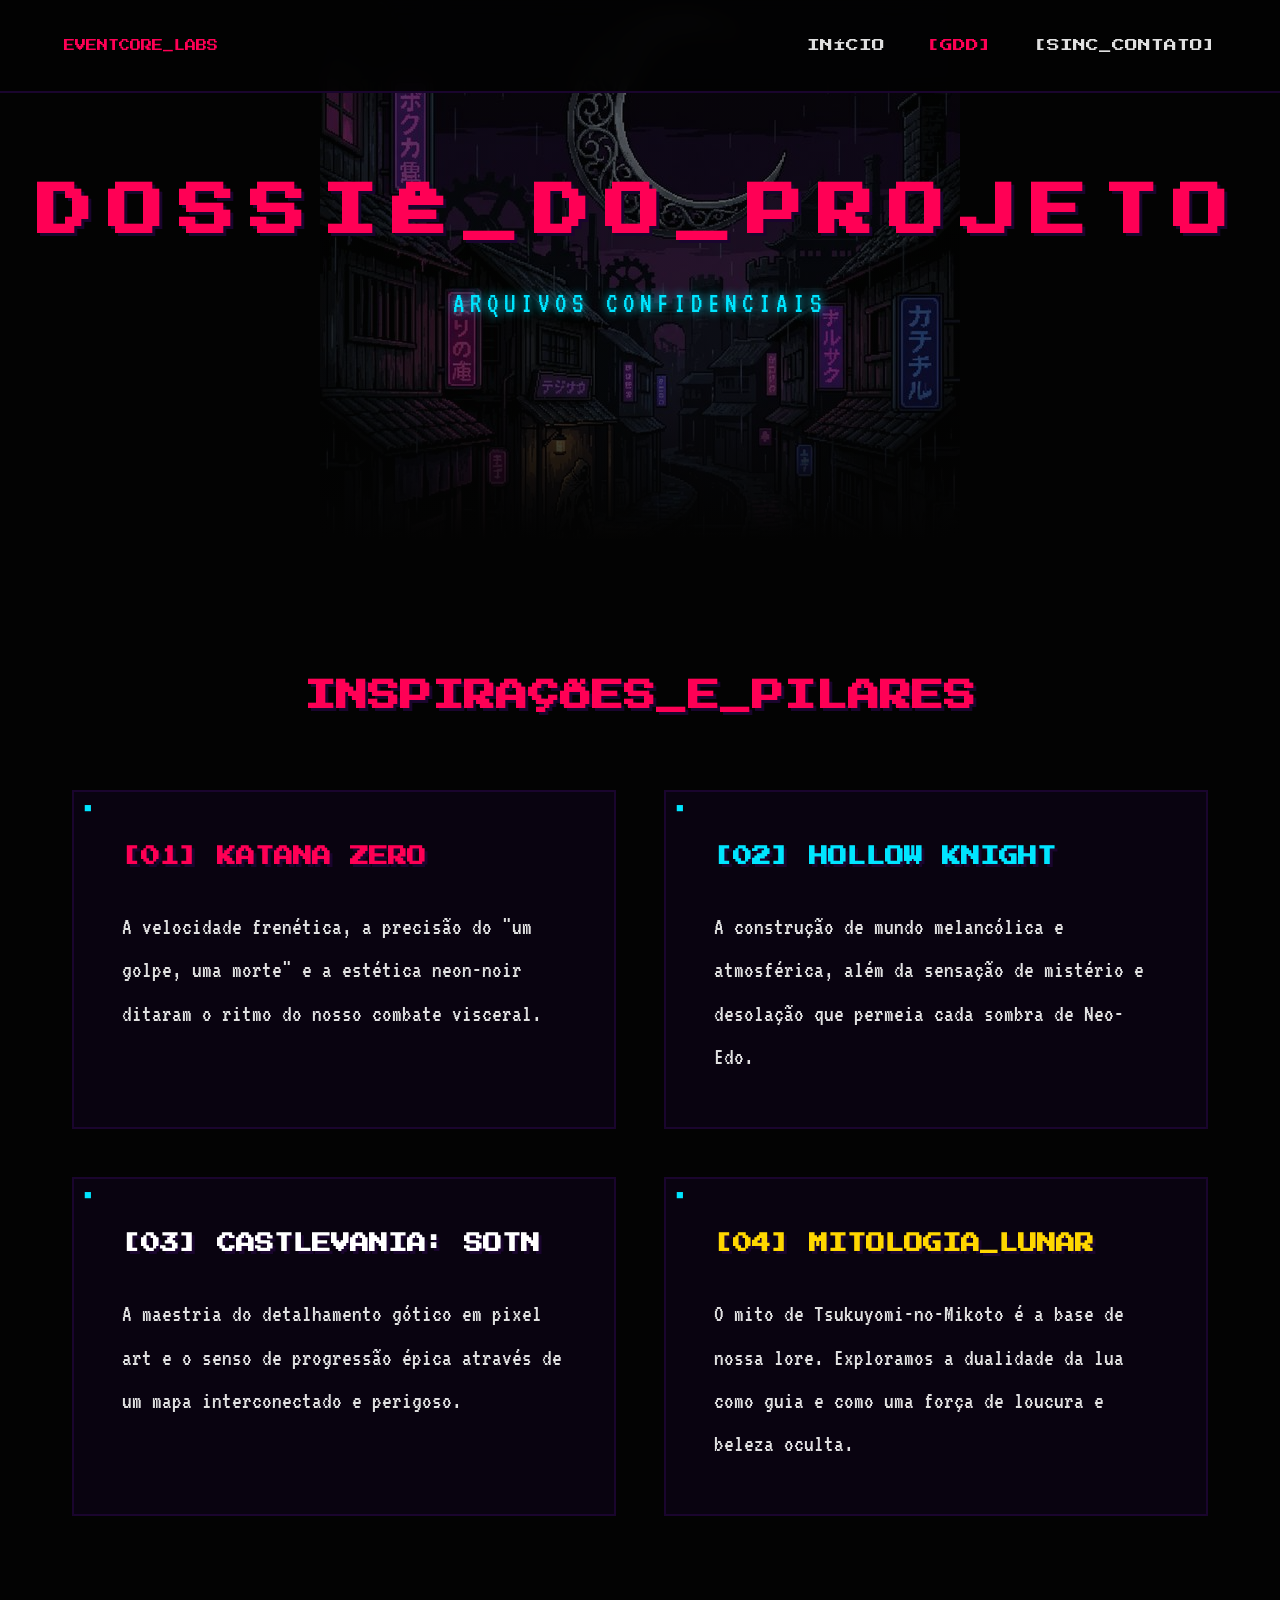
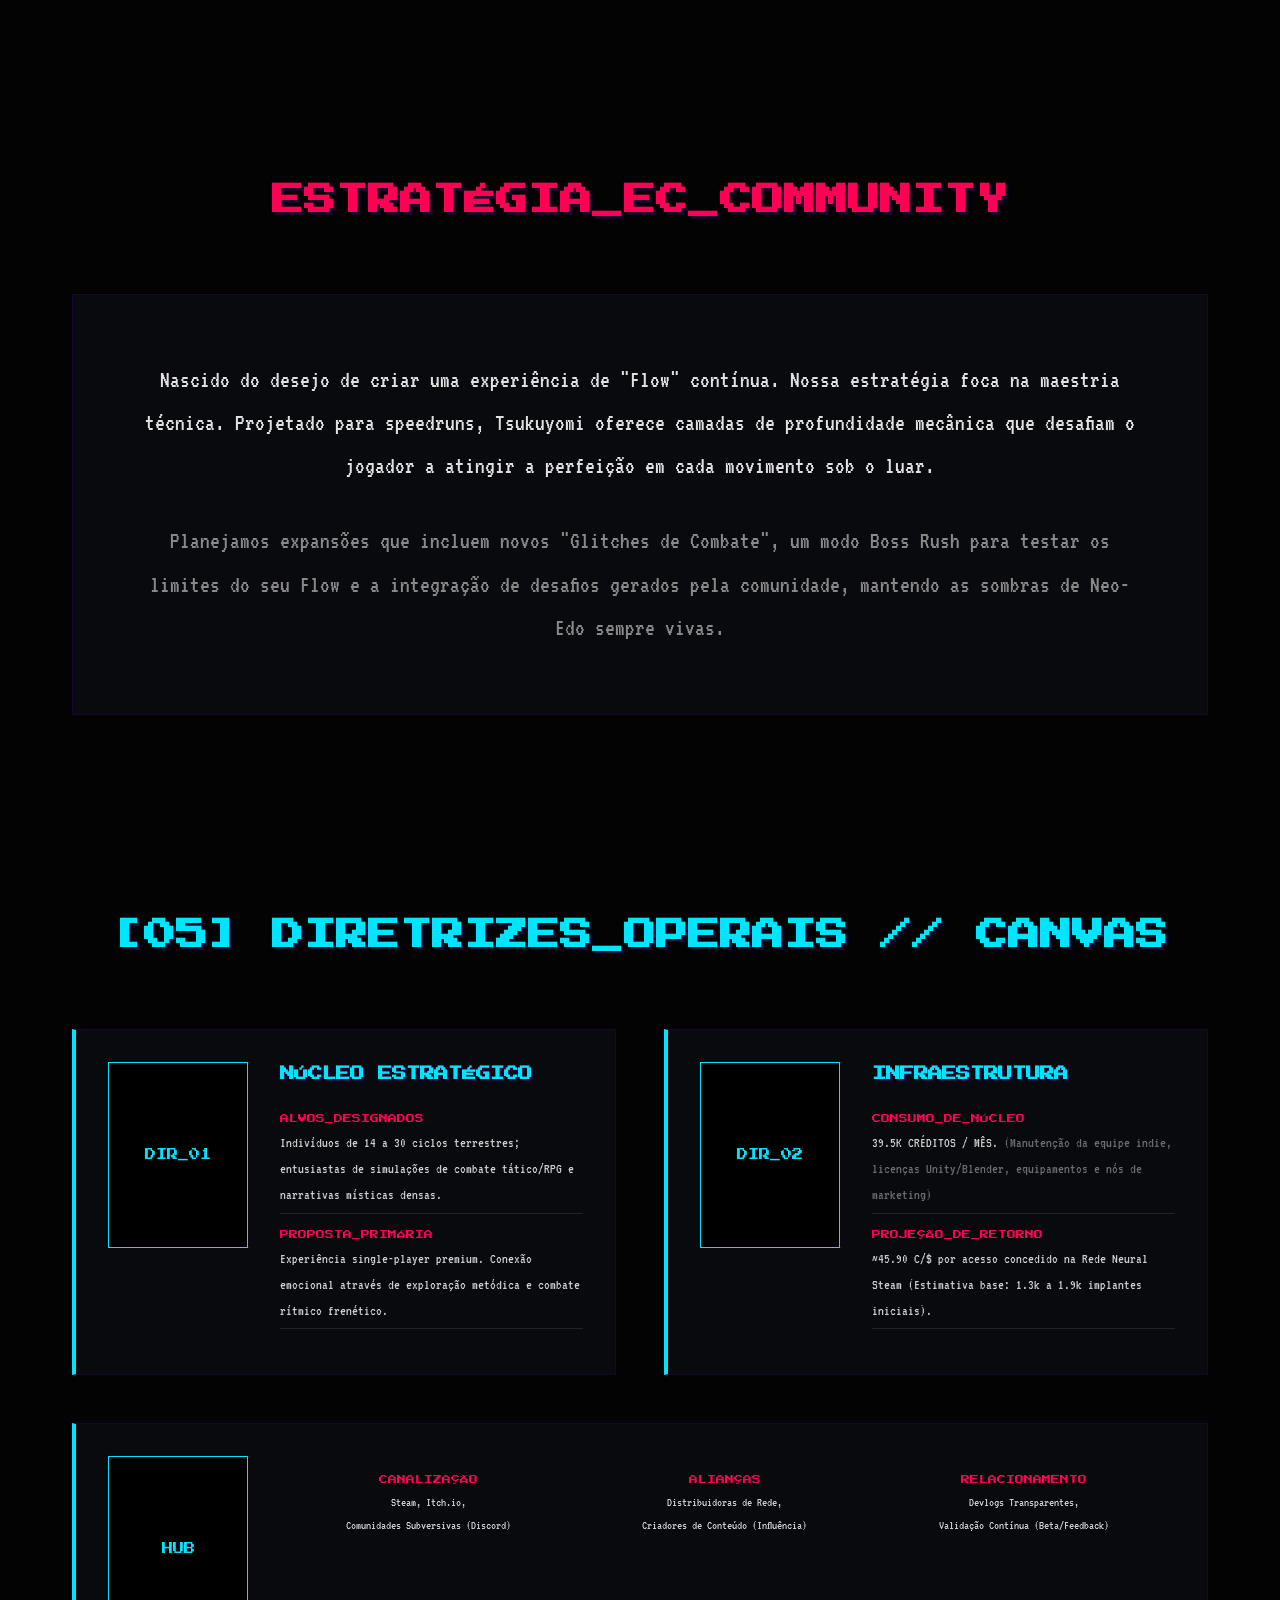
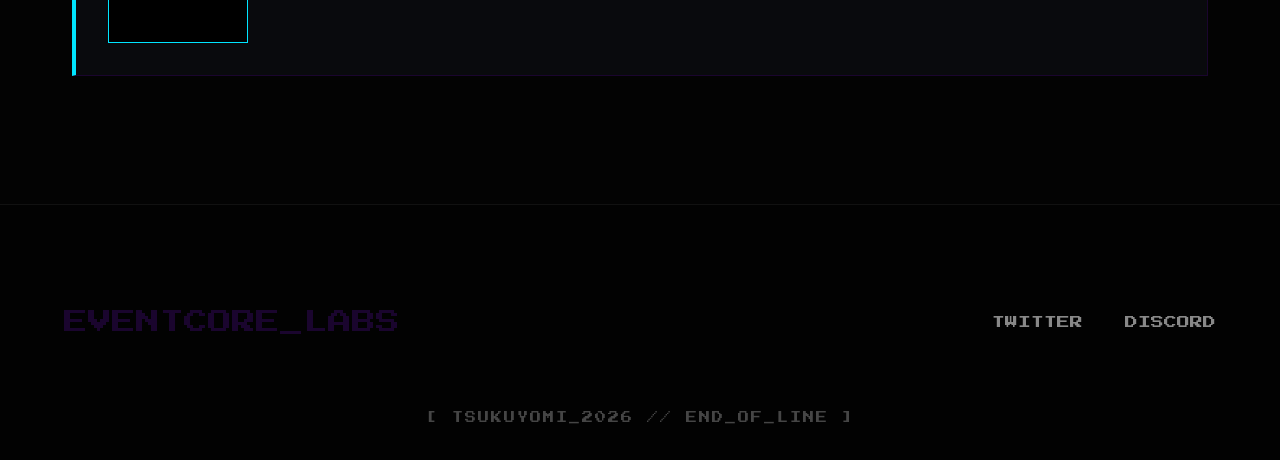
==== about.html @ acd5f926 "Add files via upload" ====
<!DOCTYPE html>
<html lang="pt-br">

<head>
    <meta charset="UTF-8">
    <meta name="viewport" content="width=device-width, initial-scale=1.0">
    <title>SOBRE // TSUKUYOMI</title>
    <link rel="stylesheet" href="style.css">
</head>

<body class="fade-in">

    <nav class="main-nav">
        <div class="logo-small"
            style="font-family: var(--font-heading); font-size: 0.7rem; color: var(--neon-magenta);">EVENTCORE_LABS
        </div>
        <div class="nav-links">
            <a href="index.html">INÍCIO</a>
            <a href="gdd.html" class="nav-external">[GDD]</a>
            <a href="contact.html">[SINC_CONTATO]</a>
        </div>
    </nav>

    <header class="hero-full"
        style="height: 60vh; background: linear-gradient(to bottom, rgba(3, 3, 3, 0.6) 70%, var(--bg-black)), url('hero_bg_pixel.png') no-repeat bottom;">
        <div style="text-align: center;" class="window-entry">
            <h1 style="font-size: 3.5rem; letter-spacing: 15px;">DOSSIÊ_DO_PROJETO</h1>
            <p class="subtitle" style="margin-top: 1rem;">ARQUIVOS CONFIDENCIAIS</p>
        </div>
    </header>

    <section class="container">
        <h2 style="text-align: center; margin-bottom: 4rem; font-size: 2rem;">INSPIRAÇÕES_E_PILARES</h2>
        <div class="grid-cards">
            <div class="pixel-card window-entry">
                <h3 style="color: var(--neon-magenta);">[01] KATANA ZERO</h3>
                <p>A velocidade frenética, a precisão do "um golpe, uma morte" e a estética neon-noir ditaram o ritmo do
                    nosso combate visceral.</p>
            </div>
            <div class="pixel-card window-entry">
                <h3 style="color: var(--neon-cyan);">[02] HOLLOW KNIGHT</h3>
                <p>A construção de mundo melancólica e atmosférica, além da sensação de mistério e desolação que permeia
                    cada sombra de Neo-Edo.</p>
            </div>
            <div class="pixel-card window-entry">
                <h3 style="color: #fff;">[03] CASTLEVANIA: SOTN</h3>
                <p>A maestria do detalhamento gótico em pixel art e o senso de progressão épica através de um mapa
                    interconectado e perigoso.</p>
            </div>
            <div class="pixel-card window-entry">
                <h3 style="color: #ffd700;">[04] MITOLOGIA_LUNAR</h3>
                <p>O mito de Tsukuyomi-no-Mikoto é a base de nossa lore. Exploramos a dualidade da lua como guia e como
                    uma força de loucura e beleza oculta.</p>
            </div>
        </div>
    </section>

    <section class="container">
        <h2 style="text-align: center; margin-bottom: 4rem; font-size: 2rem;">ESTRATÉGIA_EC_COMMUNITY</h2>
        <div class="window-entry"
            style="background: var(--bg-panel); border: 1px solid var(--deep-purple); padding: 4rem; text-align: center;">
            <p>Nascido do desejo de criar uma experiência de "Flow" contínua. Nossa estratégia foca na maestria técnica.
                Projetado para speedruns, Tsukuyomi oferece camadas de profundidade mecânica que desafiam o jogador a
                atingir a perfeição em cada movimento sob o luar.</p>
            <p style="margin-top: 2rem; color: var(--text-muted);">Planejamos expansões que incluem novos "Glitches de
                Combate", um modo Boss Rush para testar os limites do seu Flow e a integração de desafios gerados pela
                comunidade, mantendo as sombras de Neo-Edo sempre vivas.</p>
        </div>
    </section>

    <!-- Canvas Information Injection (Immersive) -->
    <section class="container" style="padding-top: 4rem; padding-bottom: 8rem;">
        <h2 style="text-align: center; margin-bottom: 4rem; font-size: 2rem; color: var(--neon-cyan);">[05]
            DIRETRIZES_OPERAIS // CANVAS</h2>

        <div class="creator-block-grid">
            <div class="creator-block window-entry" style="border-left-color: var(--neon-cyan);">
                <div class="photo-placeholder" style="color: var(--neon-cyan); border-color: var(--neon-cyan);">DIR_01
                </div>
                <div class="creator-info">
                    <h3 style="color: var(--neon-cyan);">NÚCLEO ESTRATÉGICO</h3>
                    <div class="info-field">
                        <span class="info-label" style="color: var(--neon-magenta);">ALVOS_DESIGNADOS</span>
                        <p class="info-value" style="font-size: 0.9rem;">Indivíduos de 14 a 30 ciclos terrestres;
                            entusiastas de simulações de combate tático/RPG e narrativas místicas densas.</p>
                    </div>
                    <div class="info-field">
                        <span class="info-label" style="color: var(--neon-magenta);">PROPOSTA_PRIMÁRIA</span>
                        <p class="info-value" style="font-size: 0.9rem;">Experiência single-player premium. Conexão
                            emocional através de exploração metódica e combate rítmico frenético.</p>
                    </div>
                </div>
            </div>

            <div class="creator-block window-entry" style="border-left-color: var(--neon-cyan);">
                <div class="photo-placeholder" style="color: var(--neon-cyan); border-color: var(--neon-cyan);">DIR_02
                </div>
                <div class="creator-info">
                    <h3 style="color: var(--neon-cyan);">INFRAESTRUTURA</h3>
                    <div class="info-field">
                        <span class="info-label" style="color: var(--neon-magenta);">CONSUMO_DE_NÚCLEO</span>
                        <p class="info-value" style="font-size: 0.9rem;">39.5K CRÉDITOS / MÊS. <span
                                style="opacity:0.5;">(Manutenção da equipe indie, licenças Unity/Blender, equipamentos e
                                nós de marketing)</span></p>
                    </div>
                    <div class="info-field">
                        <span class="info-label" style="color: var(--neon-magenta);">PROJEÇÃO_DE_RETORNO</span>
                        <p class="info-value" style="font-size: 0.9rem;">~45.90 C/$ por acesso concedido na Rede Neural
                            Steam (Estimativa base: 1.3k a 1.9k implantes iniciais).</p>
                    </div>
                </div>
            </div>

            <div class="creator-block window-entry" style="border-left-color: var(--neon-cyan); grid-column: 1 / -1;">
                <div class="photo-placeholder"
                    style="color: var(--neon-cyan); border-color: var(--neon-cyan); width: 100%;">HUB</div>
                <div class="creator-info" style="display: flex; justify-content: space-around; flex-wrap: wrap;">
                    <div class="info-field" style="border: none; margin: 0; padding: 1rem;">
                        <span class="info-label"
                            style="color: var(--neon-magenta); text-align: center;">CANALIZAÇÃO</span>
                        <p class="info-value" style="font-size: 0.8rem; text-align: center;">Steam,
                            Itch.io,<br>Comunidades Subversivas (Discord)</p>
                    </div>
                    <div class="info-field" style="border: none; margin: 0; padding: 1rem;">
                        <span class="info-label" style="color: var(--neon-magenta); text-align: center;">ALIANÇAS</span>
                        <p class="info-value" style="font-size: 0.8rem; text-align: center;">Distribuidoras de
                            Rede,<br>Criadores de Conteúdo (Influência)</p>
                    </div>
                    <div class="info-field" style="border: none; margin: 0; padding: 1rem;">
                        <span class="info-label"
                            style="color: var(--neon-magenta); text-align: center;">RELACIONAMENTO</span>
                        <p class="info-value" style="font-size: 0.8rem; text-align: center;">Devlogs Transparentes,
                            <br>Validação Contínua (Beta/Feedback)</p>
                    </div>
                </div>
            </div>
        </div>
    </section>

    <footer class="cyber-footer">
        <div class="footer-grid">
            <div class="footer-logo">EVENTCORE_LABS</div>
            <div class="footer-links">
                <a href="#">TWITTER</a>
                <a href="#">DISCORD</a>
            </div>
        </div>
        <div class="footer-bottom">
            [ TSUKUYOMI_2026 // END_OF_LINE ]
        </div>
    </footer>

    <script src="script.js"></script>
</body>

</html>
---- style.css ----
@import url('https://fonts.googleapis.com/css2?family=Press+Start+2P&family=VT323&display=swap');

:root {
    --bg-black: #030303;
    --bg-obsidian: #0b0c10;
    --bg-panel: rgba(11, 12, 16, 0.85);

    --neon-magenta: #ff0055;
    --neon-cyan: #00e5ff;
    --deep-purple: #1a052e;
    --blood-red: #ff2a2a;
    --text-white: #e0e0e0;
    --text-muted: #888888;

    --section-padding: 8rem;
    --grid-gap: 2rem;

    --font-heading: 'Press Start 2P', cursive;
    --font-body: 'VT323', monospace;
}

* {
    margin: 0;
    padding: 0;
    box-sizing: border-box;
    image-rendering: pixelated;
    /* Keeps the pixel aesthetic */
}

body {
    background-color: var(--bg-black);
    color: var(--text-white);
    font-family: var(--font-body);
    font-size: 1.5rem;
    overflow-x: hidden;
    line-height: 1.8;
    position: relative;
    width: 100%;
    min-height: 100vh;
}

/* CRT Overlay completely removed by user request */

/* Custom Scrollbar */
::-webkit-scrollbar {
    width: 10px;
}

::-webkit-scrollbar-track {
    background: var(--bg-black);
}

::-webkit-scrollbar-thumb {
    background: var(--deep-purple);
    border: 1px solid var(--neon-magenta);
}

::-webkit-scrollbar-thumb:hover {
    background: var(--neon-magenta);
}

/* Page Transition Animation */
.fade-in {
    animation: fadeIn 0.8s ease-out;
}

@keyframes fadeIn {
    from {
        opacity: 0;
        transform: translateY(10px);
    }

    to {
        opacity: 1;
        transform: translateY(0);
    }
}

/* Window Style Entry Animation */
.window-entry {
    opacity: 0;
    transform: scale(0.95) translateY(40px);
    transition: all 0.8s cubic-bezier(0.16, 1, 0.3, 1);
    filter: blur(5px);
}

.window-entry.reveal {
    opacity: 1;
    transform: scale(1) translateY(0);
    filter: blur(0);
}

/* Navbar */
.main-nav {
    position: fixed;
    top: 0;
    left: 0;
    right: 0;
    padding: 1.5rem 4rem;
    display: flex;
    justify-content: space-between;
    align-items: center;
    z-index: 10000;
    background: rgba(3, 3, 3, 0.9);
    backdrop-filter: blur(10px);
    border-bottom: 2px solid var(--deep-purple);
}

.nav-links a {
    color: var(--text-white);
    text-decoration: none;
    font-family: var(--font-heading);
    font-size: 0.8rem;
    margin-left: 2rem;
    transition: 0.3s;
}

.nav-links a:hover {
    color: var(--neon-cyan);
    text-shadow: 0 0 10px var(--neon-cyan);
}

.nav-external {
    color: var(--neon-magenta) !important;
}

/* Standardized Container */
.container {
    max-width: 1200px;
    margin: 0 auto;
    padding: var(--section-padding) 2rem;
    overflow: hidden; /* Prevent horizontal scroll on small screens */
}

/* Headings */
h1,
h2,
h3,
h4 {
    font-family: var(--font-heading);
    text-transform: uppercase;
    color: var(--neon-magenta);
    text-shadow: 3px 3px var(--deep-purple);
    word-wrap: break-word;
}

.section-desc {
    color: var(--neon-cyan);
    font-size: 1.5rem;
    margin-top: 1rem;
    margin-bottom: 4rem;
    letter-spacing: 2px;
}

/* Hero Section */
.hero-full {
    height: 100vh;
    width: 100%;
    position: relative;
    display: flex;
    align-items: center;
    justify-content: center;
    background: linear-gradient(to bottom, rgba(3, 3, 3, 0.6) 70%, var(--bg-black)), url('hero_bg_pixel.png') no-repeat center;
    background-size: cover;
}

.split-hero {
    display: grid;
    grid-template-columns: 1fr;
    text-align: center;
}

.glitch-text {
    font-size: clamp(3rem, 8vw, 6rem);
    margin-bottom: 1rem;
    margin-top: 5rem;
    position: relative;
    color: #fff;
    text-shadow: 4px 4px var(--deep-purple);
}

.glitch-text::before,
.glitch-text::after {
    content: attr(data-text);
    position: absolute;
    top: 0;
    left: 0;
    width: 100%;
    height: 100%;
    opacity: 0.8;
}

.glitch-text::before {
    color: var(--neon-cyan);
    z-index: -1;
    transform: translate(-3px, 2px);
    animation: glitch-anim-1 2s infinite linear alternate-reverse;
}

.glitch-text::after {
    color: var(--neon-magenta);
    z-index: -2;
    transform: translate(3px, -2px);
    animation: glitch-anim-2 3s infinite linear alternate-reverse;
}

@keyframes glitch-anim-1 {
    0% {
        clip-path: inset(20% 0 80% 0);
    }

    20% {
        clip-path: inset(60% 0 10% 0);
    }

    40% {
        clip-path: inset(40% 0 50% 0);
    }

    60% {
        clip-path: inset(80% 0 5% 0);
    }

    80% {
        clip-path: inset(10% 0 70% 0);
    }

    100% {
        clip-path: inset(30% 0 20% 0);
    }
}

@keyframes glitch-anim-2 {
    0% {
        clip-path: inset(10% 0 60% 0);
    }

    20% {
        clip-path: inset(30% 0 20% 0);
    }

    40% {
        clip-path: inset(70% 0 10% 0);
    }

    60% {
        clip-path: inset(20% 0 50% 0);
    }

    80% {
        clip-path: inset(50% 0 30% 0);
    }

    100% {
        clip-path: inset(5% 0 80% 0);
    }
}

.subtitle {
    font-size: 1.8rem;
    color: var(--neon-cyan);
    margin-bottom: 3rem;
    letter-spacing: 5px;
    text-shadow: 0 0 10px var(--neon-cyan);
}

/* Custom Eventcore Logo (SVG styling) */
.eventcore-logo {
    width: 120px;
    height: 120px;
    fill: none;
    stroke: var(--neon-cyan);
    stroke-width: 2;
    filter: drop-shadow(0 0 10px var(--neon-cyan));
}

/* Buttons */
.pixel-btn {
    display: inline-block;
    padding: 1.2rem 2.5rem;
    background: var(--neon-magenta);
    color: #fff;
    font-family: var(--font-heading);
    font-size: 1rem;
    border: 2px solid var(--neon-magenta);
    cursor: pointer;
    text-decoration: none;
    box-shadow: 6px 6px 0 var(--deep-purple);
    transition: 0.2s;
    position: relative;
    z-index: 2000;
}

.pixel-btn:hover {
    background: var(--neon-cyan);
    border-color: var(--neon-cyan);
    color: #000;
    transform: translate(3px, 3px);
    box-shadow: 3px 3px 0 var(--neon-magenta);
}

.btn-outline {
    background: transparent;
    color: var(--neon-cyan);
    border: 2px solid var(--neon-cyan);
    box-shadow: 6px 6px 0 rgba(0, 229, 255, 0.2);
}

.btn-outline:hover {
    background: var(--neon-cyan);
    color: #000;
}

.cta-glow {
    box-shadow: 0 0 20px rgba(255, 0, 85, 0.5), 6px 6px 0 var(--deep-purple);
}

/* Grid Layouts - Index */
.lore-grid {
    display: grid;
    grid-template-columns: 1fr 1fr;
    gap: 4rem;
    align-items: center;
}

.lore-text p {
    margin-bottom: 2rem;
    font-size: 1.5rem;
    color: var(--text-white);
}

.placeholder-art {
    background: var(--bg-obsidian);
    border: 1px dashed var(--neon-magenta);
    font-family: var(--font-heading);
    font-size: 0.8rem;
    color: var(--neon-magenta);
    display: flex;
    align-items: center;
    justify-content: center;
    text-align: center;
    padding: 2rem;
}

.mechanics-grid {
    display: grid;
    grid-template-columns: repeat(3, 1fr);
    gap: 2rem;
}

.mechanic-card {
    background: var(--bg-panel);
    border: 1px solid var(--deep-purple);
    padding: 2rem;
    border-top: 4px solid var(--neon-cyan);
    transition: 0.3s;
}

.mechanic-card:hover {
    border-top-color: var(--neon-magenta);
    background: rgba(255, 0, 85, 0.05);
    transform: translateY(-10px);
}

.mechanic-card h3 {
    font-size: 1.1rem;
    color: var(--text-white);
    margin-bottom: 1rem;
    display: flex;
    align-items: center;
    gap: 10px;
}

.mechanic-card .icon {
    font-size: 1.5rem;
}

/* Boss Custom Layout */
.boss-showcase {
    display: grid;
    grid-template-columns: 1fr 1fr;
    background: linear-gradient(45deg, var(--bg-obsidian), #0f0505);
    border: 2px solid var(--blood-red);
    box-shadow: 0 0 30px rgba(255, 42, 42, 0.1);
}

.boss-info {
    padding: 4rem;
}

.boss-title {
    color: var(--blood-red);
    font-size: 2.5rem;
    margin-bottom: 0.5rem;
}

.boss-sin {
    display: block;
    font-family: var(--font-heading);
    font-size: 0.8rem;
    color: var(--text-muted);
    margin-bottom: 2rem;
    letter-spacing: 2px;
}

.boss-lore {
    font-style: italic;
    color: #ccc;
    border-left: 4px solid var(--blood-red);
    padding-left: 1rem;
    margin-bottom: 2rem;
}

.boss-stats {
    list-style: none;
}

.boss-stats li {
    margin-bottom: 0.5rem;
}

.boss-stats strong {
    color: var(--blood-red);
}

/* Presentation Cards (from old about.html) */
.grid-cards {
    display: grid;
    grid-template-columns: repeat(2, 1fr);
    gap: 3rem;
    margin-top: 4rem;
}

.pixel-card {
    background: rgba(26, 5, 46, 0.3);
    border: 2px solid var(--deep-purple);
    padding: 3rem;
    transition: 0.3s;
    position: relative;
}

.pixel-card h3 {
    font-size: 1.2rem;
    margin-bottom: 2rem;
    color: var(--neon-magenta);
}

.pixel-card:hover {
    border-color: var(--neon-cyan);
    transform: scale(1.02);
    box-shadow: inset 0 0 20px rgba(0, 229, 255, 0.1);
}

.pixel-card::before {
    content: "■";
    position: absolute;
    top: 5px;
    left: 10px;
    font-size: 0.8rem;
    color: var(--neon-cyan);
}

/* Creator Blocks (Contact) */
.creator-block-grid {
    display: grid;
    grid-template-columns: repeat(auto-fit, minmax(400px, 1fr));
    gap: 3rem;
}

.creator-block {
    display: grid;
    grid-template-columns: 140px 1fr;
    gap: 2rem;
    background: var(--bg-panel);
    border: 1px solid var(--deep-purple);
    border-left: 4px solid var(--neon-magenta);
    padding: 2rem;
    transition: 0.3s;
}

.creator-block:hover {
    border-color: var(--neon-cyan);
    background: rgba(0, 229, 255, 0.05);
}

.photo-placeholder {
    aspect-ratio: 3/4;
    background: #000;
    border: 1px solid var(--text-muted);
    display: flex;
    align-items: center;
    justify-content: center;
    font-size: 0.7rem;
    color: var(--text-muted);
    font-family: var(--font-heading);
}

.creator-info h3 {
    font-size: 0.9rem;
    color: var(--text-white);
    margin-bottom: 1.5rem;
}

.info-field {
    margin-bottom: 0.8rem;
    border-bottom: 1px solid rgba(255, 255, 255, 0.1);
    padding-bottom: 0.3rem;
}

.info-label {
    font-family: var(--font-heading);
    font-size: 0.55rem;
    color: var(--neon-cyan);
    display: block;
    margin-bottom: 0.2rem;
}

.info-value {
    font-size: 1.2rem;
    color: #ccc;
}

/* Footer */
.cyber-footer {
    padding: 6rem 4rem 2rem 4rem;
    background: #020202;
    border-top: 1px solid #111;
}

.footer-grid {
    display: flex;
    justify-content: space-between;
    align-items: center;
    margin-bottom: 4rem;
}

.footer-logo {
    font-family: var(--font-heading);
    font-size: 1.5rem;
    color: var(--deep-purple);
}

.footer-links a {
    color: var(--text-muted);
    font-family: var(--font-heading);
    font-size: 0.8rem;
    text-decoration: none;
    margin-left: 2rem;
    transition: 0.3s;
}

.footer-links a:hover {
    color: var(--neon-magenta);
}

.footer-bottom {
    text-align: center;
    font-family: var(--font-heading);
    font-size: 0.7rem;
    color: var(--text-muted);
    opacity: 0.5;
    letter-spacing: 2px;
}

/* Responsive */
@media (max-width: 1100px) {
    .container { padding: 6rem 2rem; }
    .lore-grid { gap: 2rem; }
}

@media (max-width: 900px) {
    :root {
        --section-padding: 4rem;
    }

    body { font-size: 1.2rem; }

    .main-nav {
        padding: 1rem 2rem;
        flex-direction: column;
        gap: 1rem;
        position: relative;
    }

    .nav-links {
        display: flex;
        flex-wrap: wrap;
        justify-content: center;
        gap: 0.5rem;
    }

    .nav-links a {
        margin: 0 0.5rem;
        font-size: 0.7rem;
    }

    .hero-full {
        height: auto;
        min-height: 80vh;
        padding: 6rem 1rem;
    }

    .glitch-text {
        font-size: 3rem;
        margin-top: 2rem;
    }

    .lore-grid,
    .mechanics-grid,
    .grid-cards,
    .creator-block-grid {
        grid-template-columns: 1fr;
    }

    .boss-showcase {
        grid-template-columns: 1fr;
    }

    .boss-art {
        border-left: none;
        border-top: 2px solid var(--blood-red);
        min-height: 300px;
        order: -1;
    }

    .boss-info {
        padding: 2rem;
    }

    .creator-block {
        grid-template-columns: 1fr;
        text-align: center;
    }

    .photo-placeholder {
        width: 120px;
        margin: 0 auto;
    }

    .footer-grid {
        flex-direction: column;
        gap: 2rem;
        text-align: center;
    }

    .footer-links a {
        margin: 0 1rem;
    }
}

@media (max-width: 600px) {
    .glitch-text {
        font-size: 2.2rem;
    }

    .subtitle {
        font-size: 1.2rem;
        letter-spacing: 2px;
    }

    .pixel-btn {
        width: 100%;
        margin-left: 0 !important;
        margin-bottom: 1rem;
        text-align: center;
    }

    .main-nav {
        padding: 1rem;
    }

    .nav-links a {
        width: 45%;
        text-align: center;
        padding: 0.5rem;
        border: 1px solid var(--deep-purple);
    }

    /* GDD page adjustments */
    section.container div.window-entry {
        padding: 2rem 1rem !important;
    }

    img[alt="QR Code GDD"] {
        width: 100% !important;
        max-width: 200px;
        height: auto !important;
    }
}
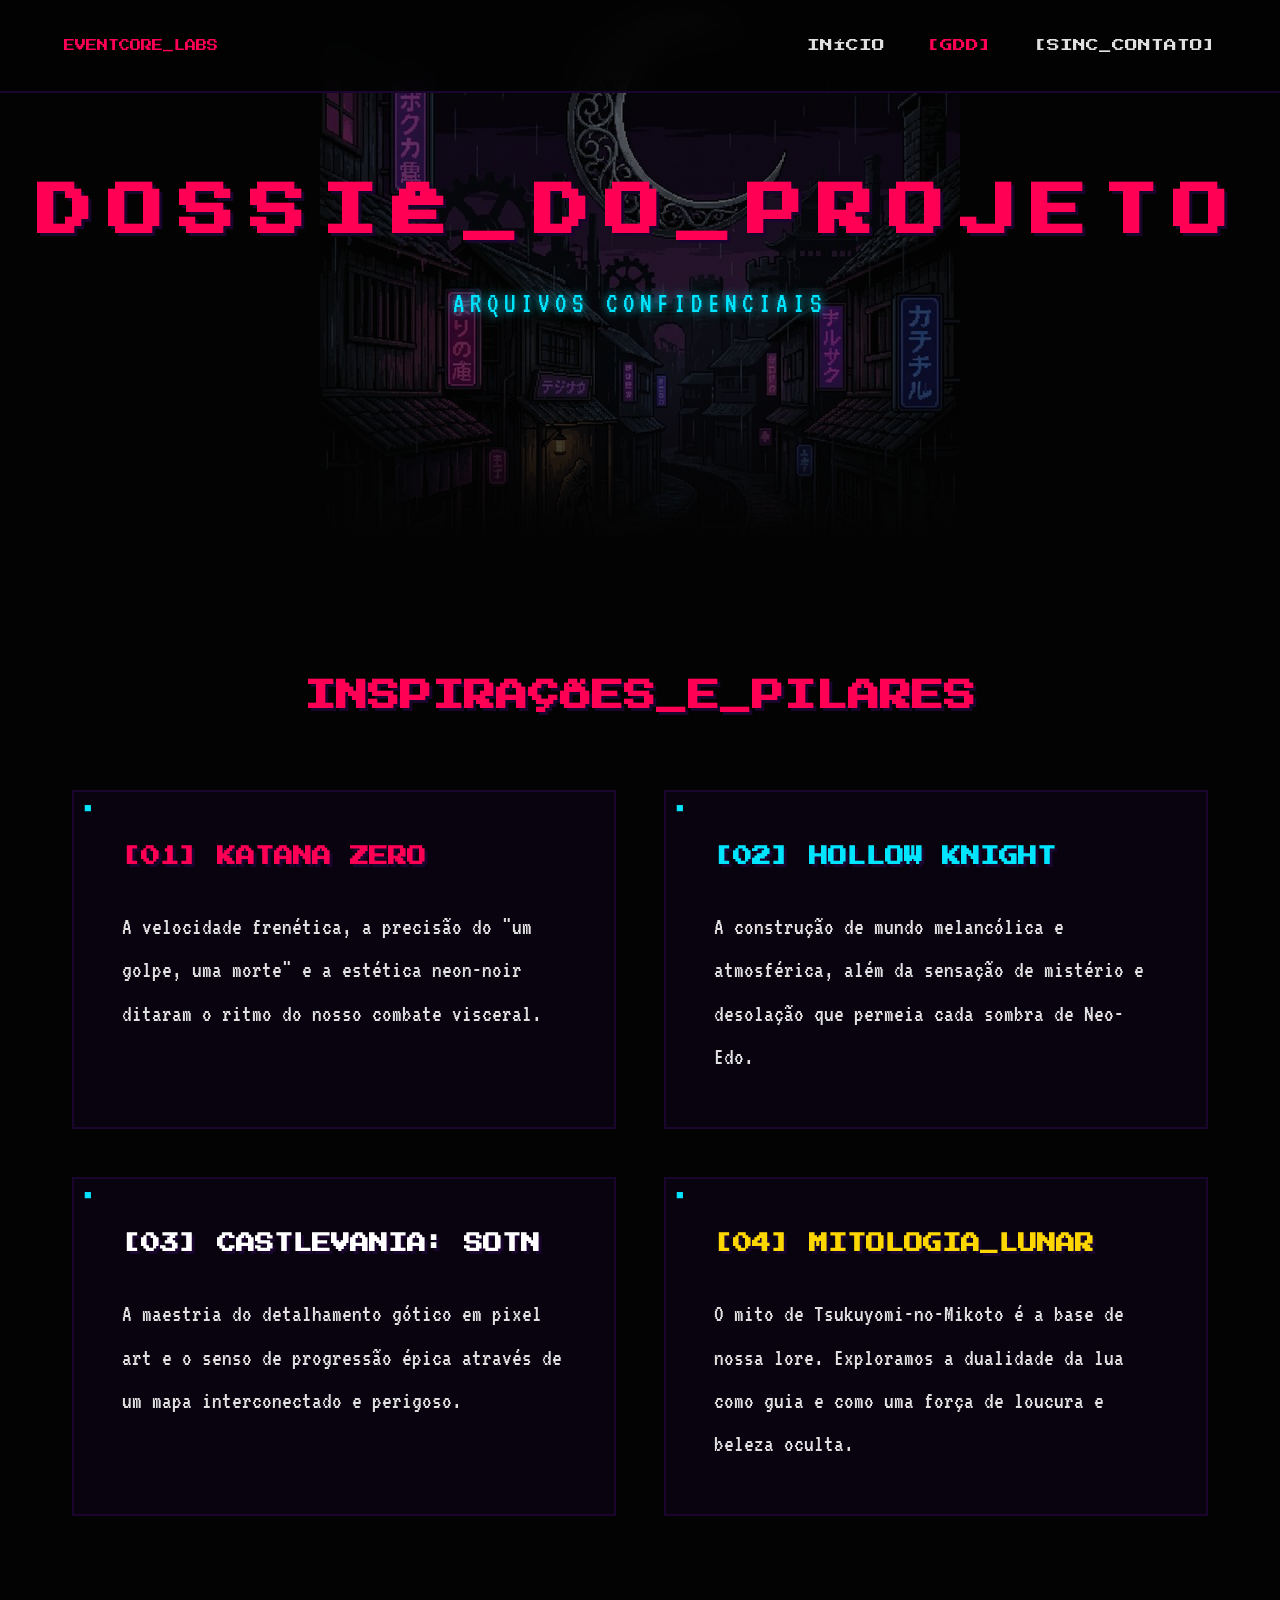
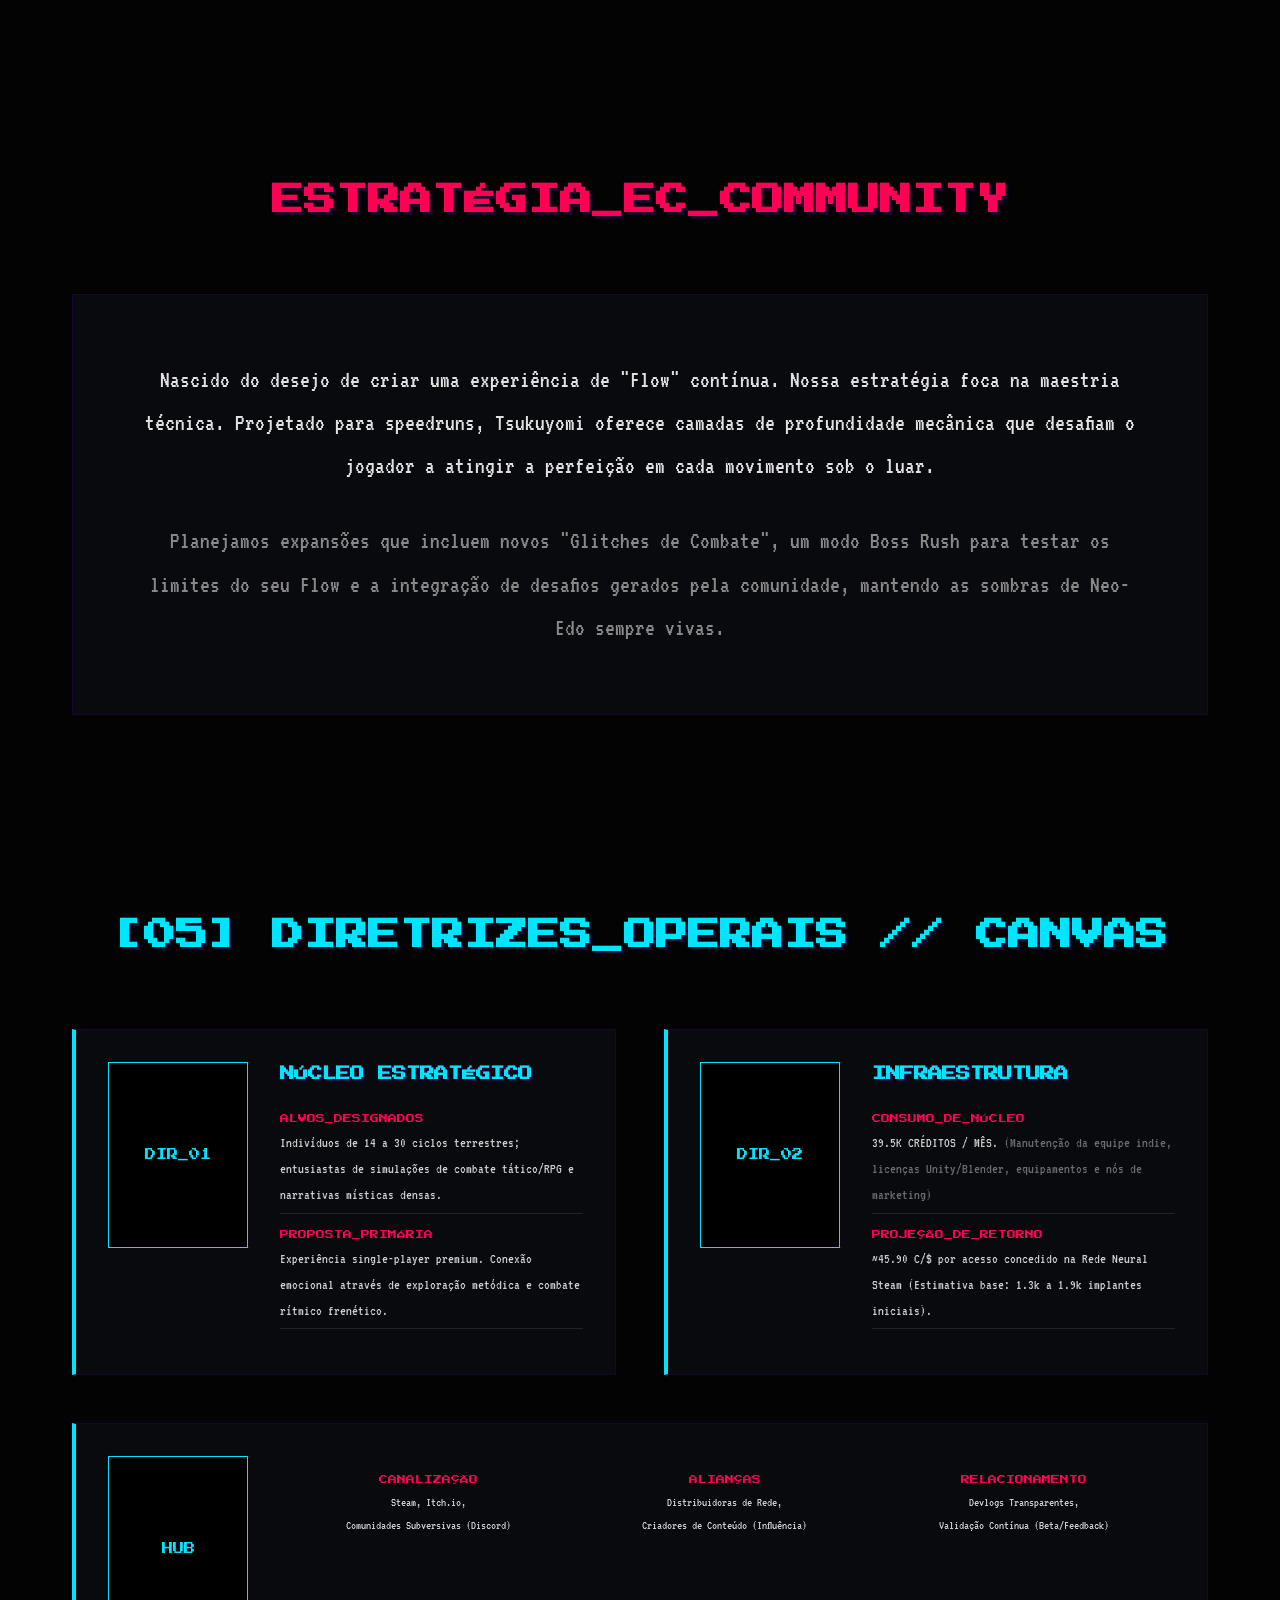
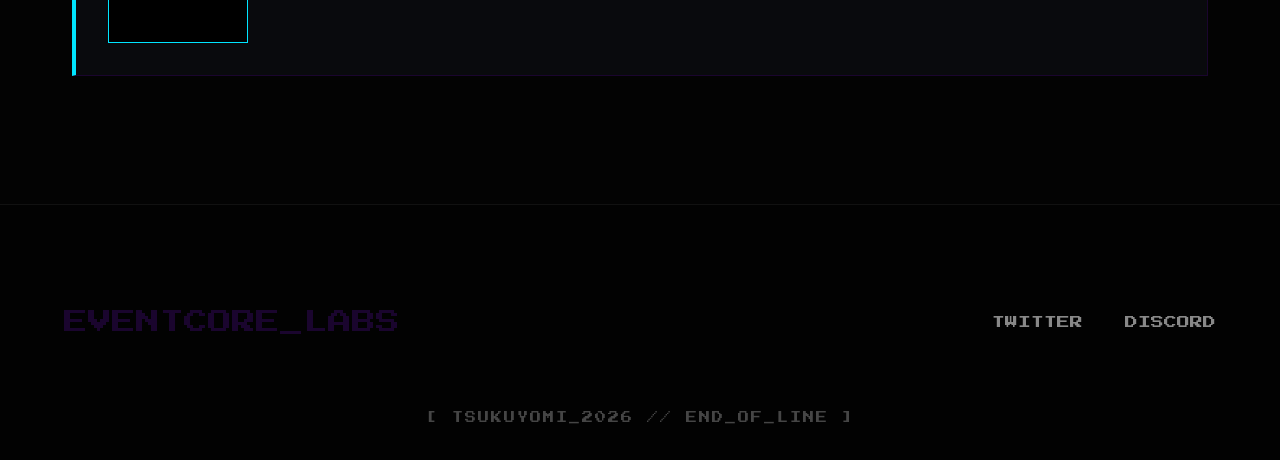
==== commit 80a8839e: "Add files via upload" ====
--- a/about.html
+++ b/about.html
@@ -14,6 +14,14 @@
         <div class="logo-small"
             style="font-family: var(--font-heading); font-size: 0.7rem; color: var(--neon-magenta);">EVENTCORE_LABS
         </div>
+
+        <input type="checkbox" id="menu-toggle" class="menu-toggle">
+        <label for="menu-toggle" class="hamburger">
+            <span></span>
+            <span></span>
+            <span></span>
+        </label>
+
         <div class="nav-links">
             <a href="index.html">INÍCIO</a>
             <a href="gdd.html" class="nav-external">[GDD]</a>
@@ -23,14 +31,14 @@
 
     <header class="hero-full"
         style="height: 60vh; background: linear-gradient(to bottom, rgba(3, 3, 3, 0.6) 70%, var(--bg-black)), url('hero_bg_pixel.png') no-repeat bottom;">
-        <div style="text-align: center;" class="window-entry">
-            <h1 style="font-size: 3.5rem; letter-spacing: 15px;">DOSSIÊ_DO_PROJETO</h1>
-            <p class="subtitle" style="margin-top: 1rem;">ARQUIVOS CONFIDENCIAIS</p>
+        <div style="text-align: center; padding: 0 1rem;" class="window-entry">
+            <h1 style="font-size: clamp(1.5rem, 8vw, 3.5rem); letter-spacing: clamp(5px, 2vw, 15px);">DOSSIÊ_DO_PROJETO</h1>
+            <p class="subtitle" style="margin-top: 1rem; font-size: clamp(1rem, 4vw, 1.8rem);">ARQUIVOS CONFIDENCIAIS</p>
         </div>
     </header>
 
     <section class="container">
-        <h2 style="text-align: center; margin-bottom: 4rem; font-size: 2rem;">INSPIRAÇÕES_E_PILARES</h2>
+        <h2 style="text-align: center; margin-bottom: 4rem; font-size: clamp(1.5rem, 5vw, 2rem);">INSPIRAÇÕES_E_PILARES</h2>
         <div class="grid-cards">
             <div class="pixel-card window-entry">
                 <h3 style="color: var(--neon-magenta);">[01] KATANA ZERO</h3>
@@ -56,7 +64,7 @@
     </section>
 
     <section class="container">
-        <h2 style="text-align: center; margin-bottom: 4rem; font-size: 2rem;">ESTRATÉGIA_EC_COMMUNITY</h2>
+        <h2 style="text-align: center; margin-bottom: 4rem; font-size: clamp(1.5rem, 5vw, 2rem);">ESTRATÉGIA_EC_COMMUNITY</h2>
         <div class="window-entry"
             style="background: var(--bg-panel); border: 1px solid var(--deep-purple); padding: 4rem; text-align: center;">
             <p>Nascido do desejo de criar uma experiência de "Flow" contínua. Nossa estratégia foca na maestria técnica.
@@ -70,7 +78,7 @@
 
     <!-- Canvas Information Injection (Immersive) -->
     <section class="container" style="padding-top: 4rem; padding-bottom: 8rem;">
-        <h2 style="text-align: center; margin-bottom: 4rem; font-size: 2rem; color: var(--neon-cyan);">[05]
+        <h2 style="text-align: center; margin-bottom: 4rem; font-size: clamp(1.5rem, 5vw, 2rem); color: var(--neon-cyan);">[05]
             DIRETRIZES_OPERAIS // CANVAS</h2>
 
         <div class="creator-block-grid">
--- a/style.css
+++ b/style.css
@@ -101,9 +101,29 @@
     justify-content: space-between;
     align-items: center;
     z-index: 10000;
-    background: rgba(3, 3, 3, 0.9);
-    backdrop-filter: blur(10px);
+    background: rgba(3, 3, 3, 0.85);
+    backdrop-filter: blur(15px);
     border-bottom: 2px solid var(--deep-purple);
+    transition: 0.3s ease;
+}
+
+.menu-toggle {
+    display: none;
+}
+
+.hamburger {
+    display: none;
+    cursor: pointer;
+    z-index: 10001;
+}
+
+.hamburger span {
+    display: block;
+    width: 25px;
+    height: 2px;
+    margin: 5px;
+    background: var(--neon-magenta);
+    transition: 0.3s;
 }
 
 .nav-links a {
@@ -129,10 +149,8 @@
     max-width: 1200px;
     margin: 0 auto;
     padding: var(--section-padding) 2rem;
-    overflow: hidden; /* Prevent horizontal scroll on small screens */
-}
-
-/* Headings */
+}
+
 h1,
 h2,
 h3,
@@ -142,11 +160,12 @@
     color: var(--neon-magenta);
     text-shadow: 3px 3px var(--deep-purple);
     word-wrap: break-word;
+    overflow-wrap: break-word;
 }
 
 .section-desc {
     color: var(--neon-cyan);
-    font-size: 1.5rem;
+    font-size: clamp(1rem, 4vw, 1.5rem);
     margin-top: 1rem;
     margin-bottom: 4rem;
     letter-spacing: 2px;
@@ -577,32 +596,61 @@
 
     .main-nav {
         padding: 1rem 2rem;
+        background: rgba(3, 3, 3, 0.95);
+    }
+
+    .hamburger {
+        display: block;
+    }
+
+    .nav-links {
+        position: fixed;
+        top: 0;
+        right: -100%;
+        width: 100%;
+        height: 100vh;
+        background: rgba(3, 3, 3, 0.98);
+        backdrop-filter: blur(20px);
+        display: flex;
         flex-direction: column;
-        gap: 1rem;
-        position: relative;
-    }
-
-    .nav-links {
-        display: flex;
-        flex-wrap: wrap;
         justify-content: center;
-        gap: 0.5rem;
+        align-items: center;
+        transition: 0.5s cubic-bezier(0.16, 1, 0.3, 1);
+        z-index: 9999;
+    }
+
+    .menu-toggle:checked ~ .nav-links {
+        right: 0;
+    }
+
+    .menu-toggle:checked ~ .hamburger span:nth-child(1) {
+        transform: rotate(45deg) translate(5px, 5px);
+    }
+
+    .menu-toggle:checked ~ .hamburger span:nth-child(2) {
+        opacity: 0;
+    }
+
+    .menu-toggle:checked ~ .hamburger span:nth-child(3) {
+        transform: rotate(-45deg) translate(5px, -5px);
     }
 
     .nav-links a {
-        margin: 0 0.5rem;
-        font-size: 0.7rem;
+        margin: 1.5rem 0;
+        font-size: 1.2rem;
+        width: 100%;
+        text-align: center;
     }
 
     .hero-full {
         height: auto;
-        min-height: 80vh;
-        padding: 6rem 1rem;
+        min-height: 100vh;
+        padding: 8rem 1rem 4rem 1rem;
     }
 
     .glitch-text {
-        font-size: 3rem;
-        margin-top: 2rem;
+        font-size: clamp(2rem, 12vw, 3.5rem);
+        margin-top: 1rem;
     }
 
     .lore-grid,
@@ -619,22 +667,23 @@
     .boss-art {
         border-left: none;
         border-top: 2px solid var(--blood-red);
-        min-height: 300px;
+        min-height: 250px;
         order: -1;
     }
 
     .boss-info {
-        padding: 2rem;
+        padding: 2rem 1.5rem;
     }
 
     .creator-block {
         grid-template-columns: 1fr;
         text-align: center;
+        padding: 1.5rem;
     }
 
     .photo-placeholder {
-        width: 120px;
-        margin: 0 auto;
+        width: 100px;
+        margin: 0 auto 1rem auto;
     }
 
     .footer-grid {
@@ -644,18 +693,24 @@
     }
 
     .footer-links a {
-        margin: 0 1rem;
+        margin: 0 0.5rem;
     }
 }
 
 @media (max-width: 600px) {
+    :root {
+        --section-padding: 3rem;
+    }
+
     .glitch-text {
-        font-size: 2.2rem;
+        font-size: clamp(1.8rem, 15vw, 3rem);
+        letter-spacing: -1px;
     }
 
     .subtitle {
-        font-size: 1.2rem;
+        font-size: 0.9rem;
         letter-spacing: 2px;
+        margin-bottom: 2rem;
     }
 
     .pixel-btn {
@@ -663,17 +718,23 @@
         margin-left: 0 !important;
         margin-bottom: 1rem;
         text-align: center;
+        padding: 1rem;
+        font-size: 0.8rem;
     }
 
     .main-nav {
-        padding: 1rem;
+        padding: 0.8rem 1.5rem;
     }
 
     .nav-links a {
-        width: 45%;
-        text-align: center;
-        padding: 0.5rem;
-        border: 1px solid var(--deep-purple);
+        font-size: 1.1rem;
+        margin: 1rem 0;
+        border: none;
+        width: 100%;
+    }
+
+    .container {
+        padding: var(--section-padding) 1.5rem;
     }
 
     /* GDD page adjustments */
@@ -683,7 +744,7 @@
 
     img[alt="QR Code GDD"] {
         width: 100% !important;
-        max-width: 200px;
+        max-width: 180px;
         height: auto !important;
     }
 }
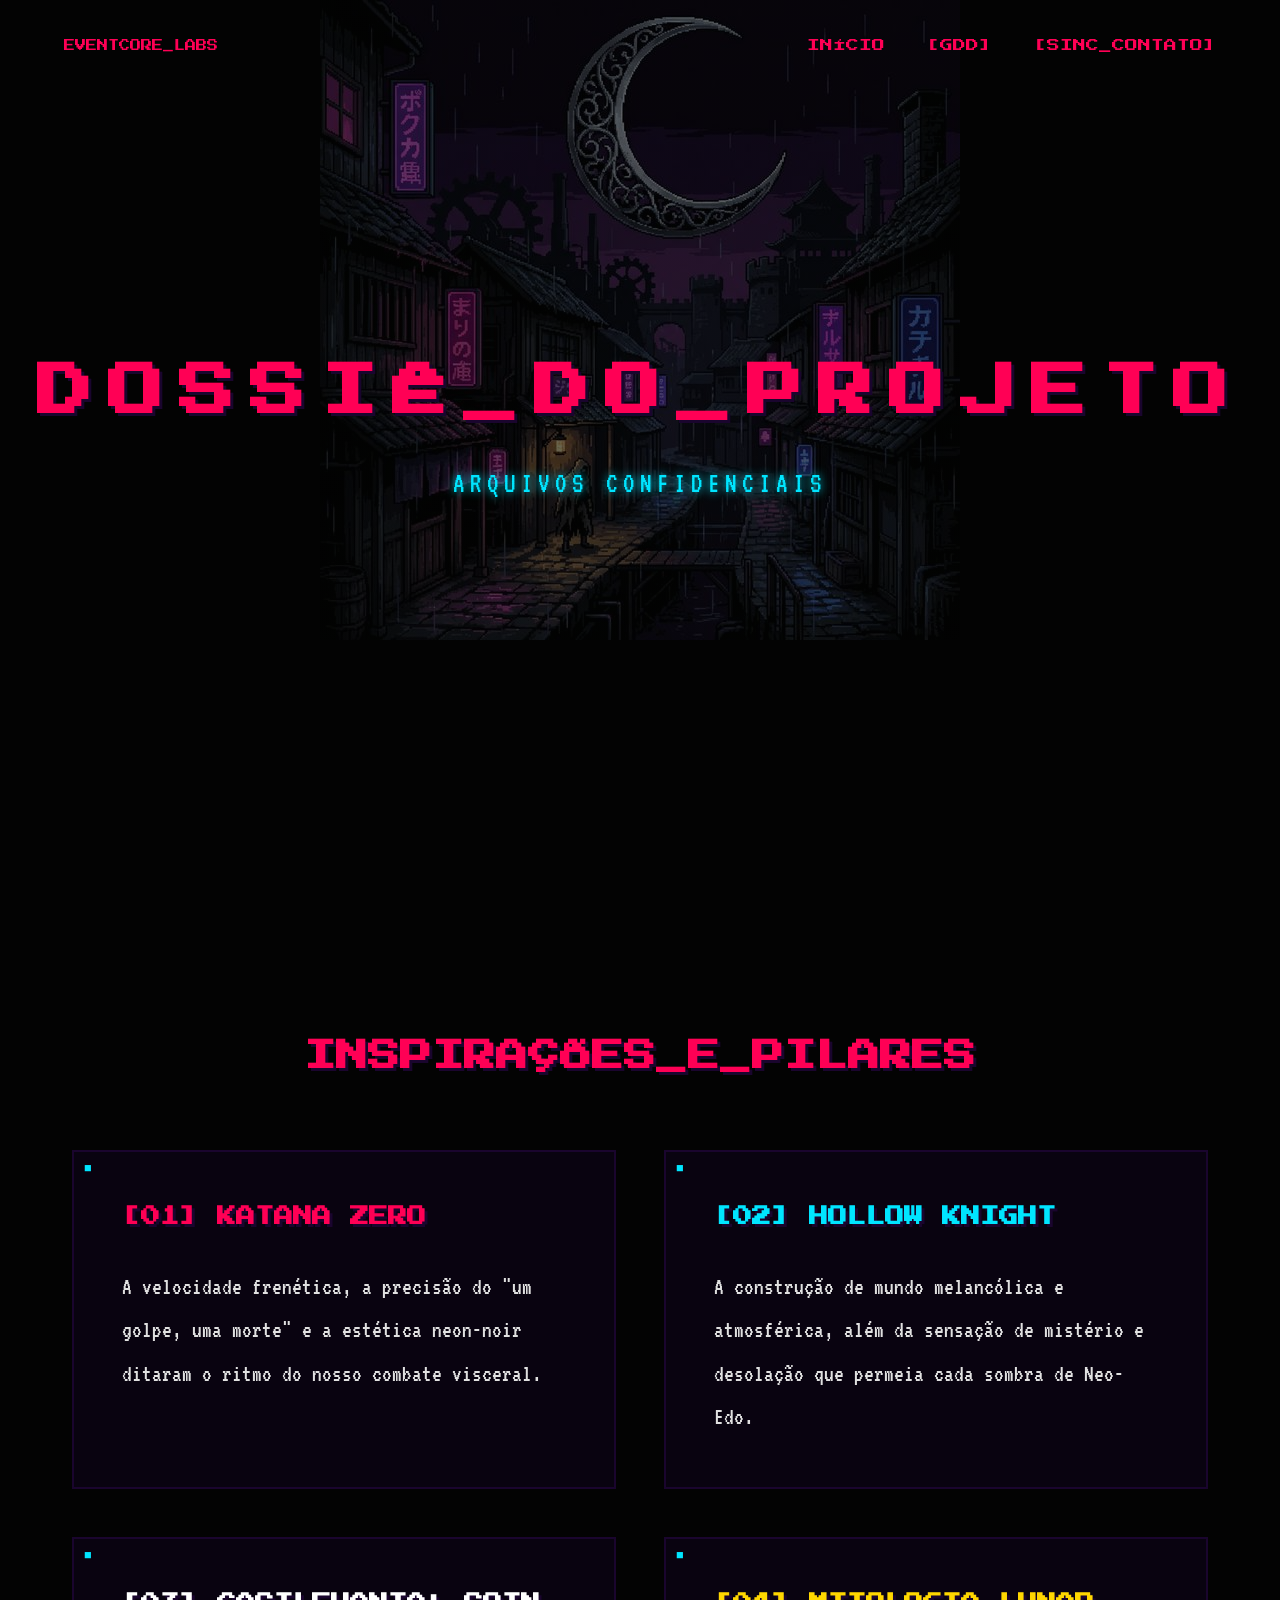
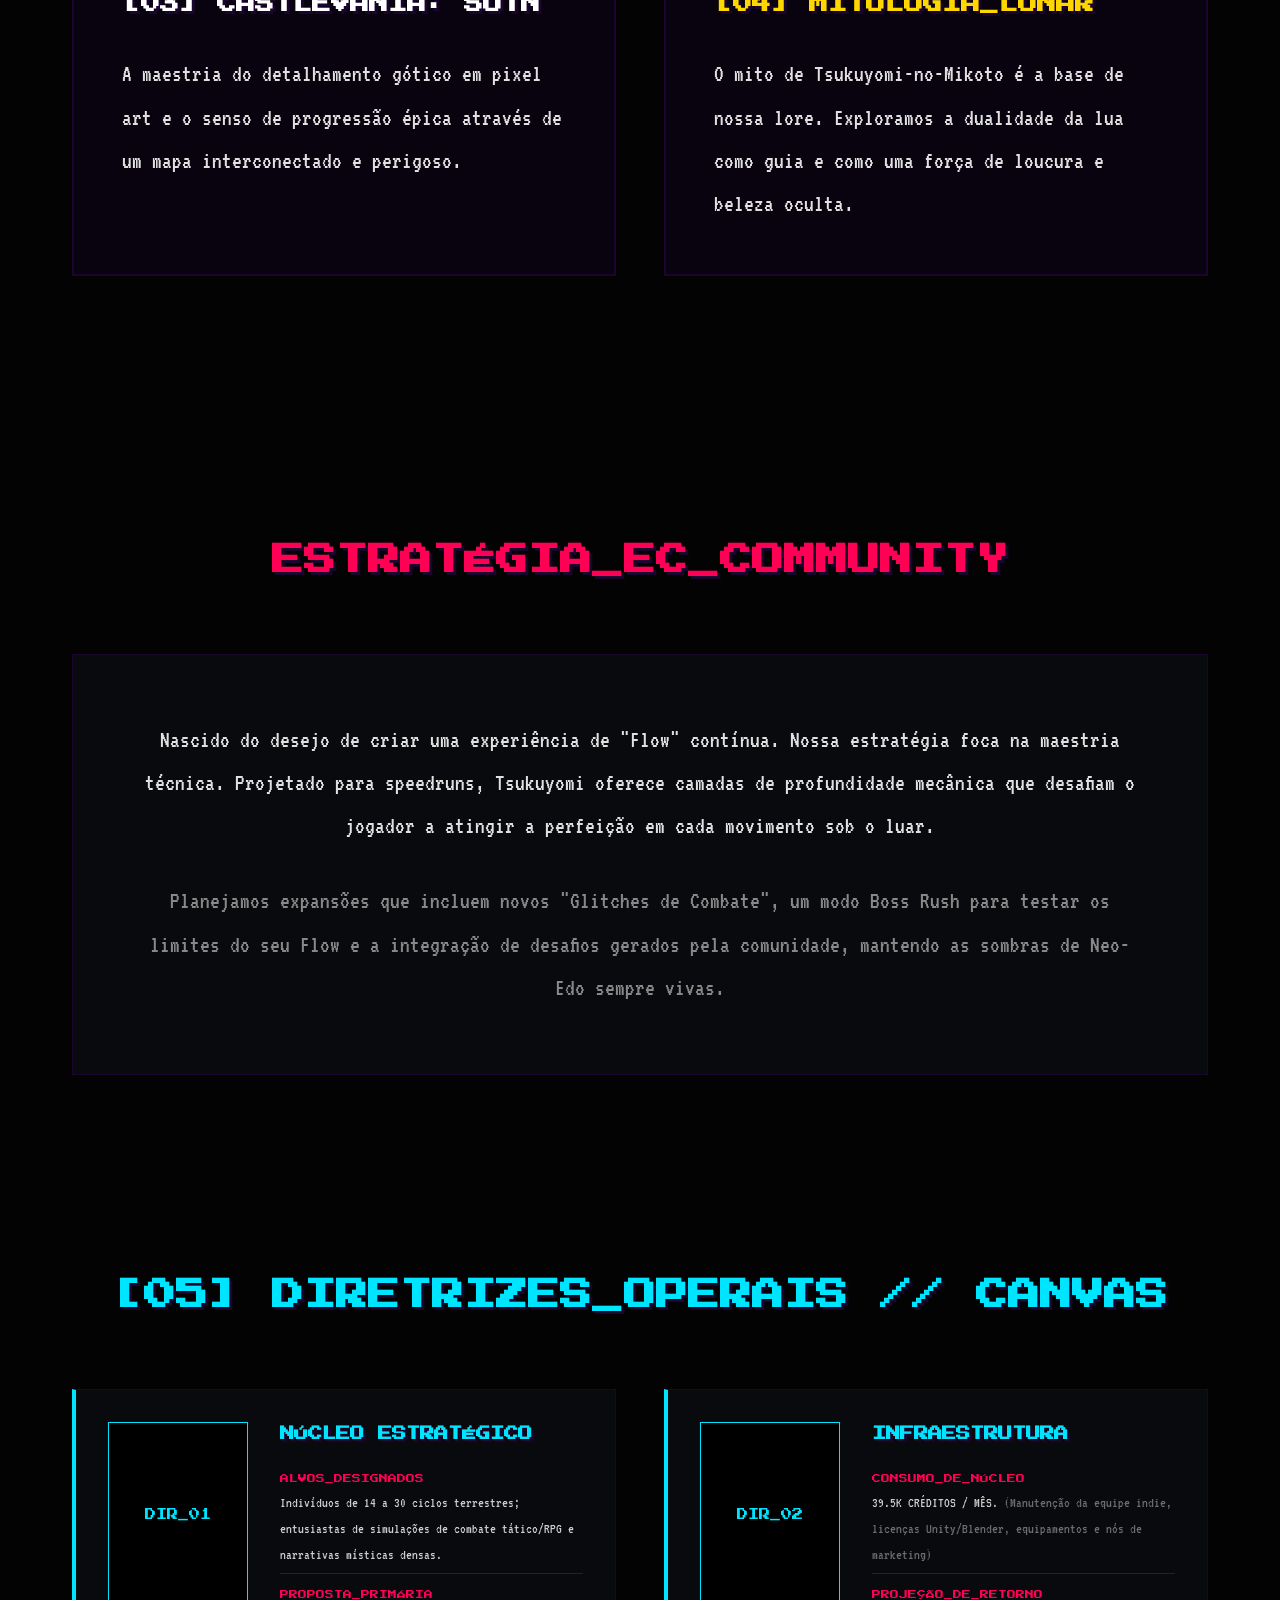
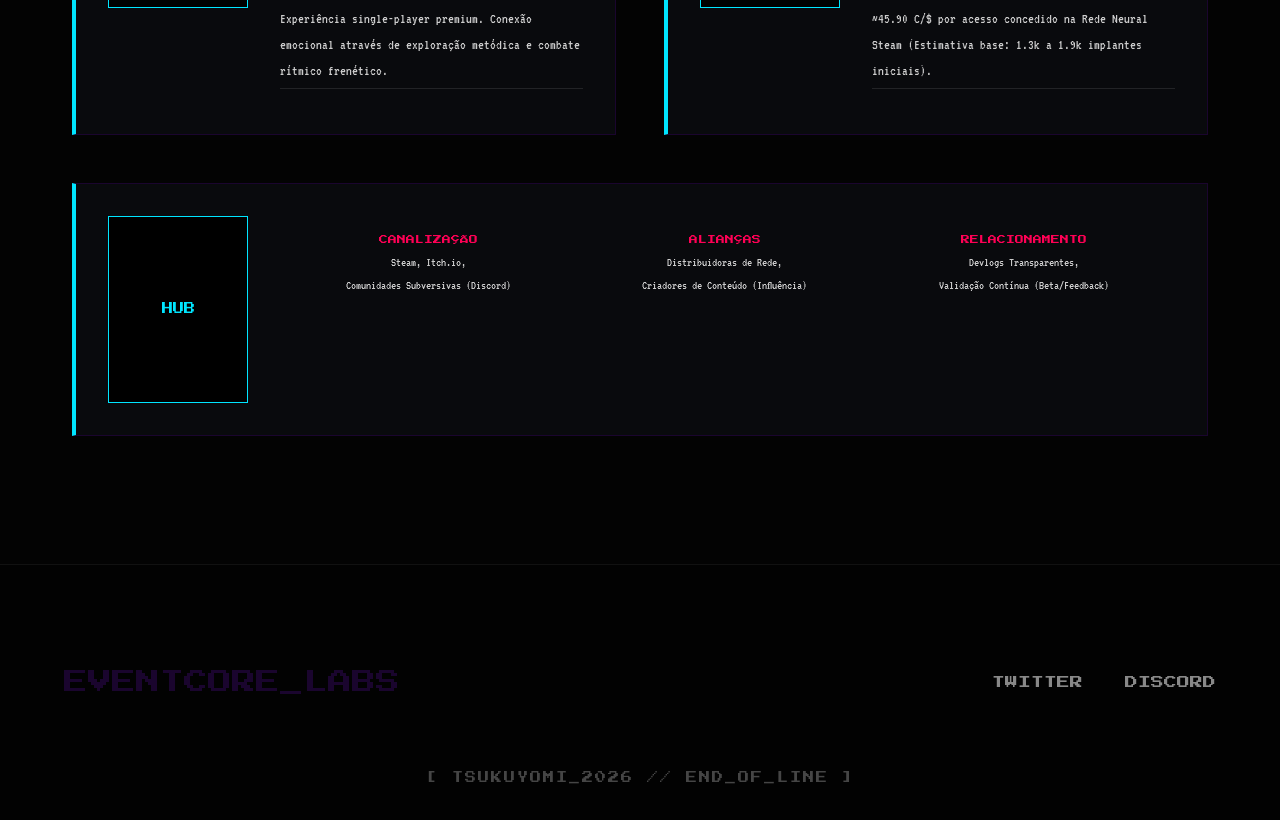
==== commit 642ec7ca: "Add files via upload" ====
--- a/about.html
+++ b/about.html
@@ -23,14 +23,14 @@
         </label>
 
         <div class="nav-links">
-            <a href="index.html">INÍCIO</a>
+            <a href="index.html" class="nav-external">INÍCIO</a>
             <a href="gdd.html" class="nav-external">[GDD]</a>
-            <a href="contact.html">[SINC_CONTATO]</a>
+            <a href="contact.html" class="nav-external">[SINC_CONTATO]</a>
         </div>
     </nav>
 
     <header class="hero-full"
-        style="height: 60vh; background: linear-gradient(to bottom, rgba(3, 3, 3, 0.6) 70%, var(--bg-black)), url('hero_bg_pixel.png') no-repeat bottom;">
+        style="background: linear-gradient(to bottom, rgba(3, 3, 3, 0.6) 70%, var(--bg-black)), url('hero_bg_pixel.png') no-repeat bottom;">
         <div style="text-align: center; padding: 0 1rem;" class="window-entry">
             <h1 style="font-size: clamp(1.5rem, 8vw, 3.5rem); letter-spacing: clamp(5px, 2vw, 15px);">DOSSIÊ_DO_PROJETO</h1>
             <p class="subtitle" style="margin-top: 1rem; font-size: clamp(1rem, 4vw, 1.8rem);">ARQUIVOS CONFIDENCIAIS</p>
--- a/style.css
+++ b/style.css
@@ -101,10 +101,17 @@
     justify-content: space-between;
     align-items: center;
     z-index: 10000;
+    background: transparent; /* Initially transparent */
+    backdrop-filter: blur(0px);
+    border-bottom: 2px solid transparent;
+    transition: all 0.4s cubic-bezier(0.4, 0, 0.2, 1);
+}
+
+.main-nav.scrolled {
     background: rgba(3, 3, 3, 0.85);
     backdrop-filter: blur(15px);
     border-bottom: 2px solid var(--deep-purple);
-    transition: 0.3s ease;
+    padding: 1rem 4rem;
 }
 
 .menu-toggle {
@@ -595,15 +602,53 @@
     body { font-size: 1.2rem; }
 
     .main-nav {
-        padding: 1rem 2rem;
-        background: rgba(3, 3, 3, 0.95);
-    }
-
+        background: none !important;
+        border: none !important;
+        backdrop-filter: none !important;
+        pointer-events: none; /* Let clicks pass through to the hero */
+        padding: 0 !important;
+    }
+
+    .logo-small {
+        display: none !important;
+    }
+
+    /* Floating 3-dot Button - ULTRA VISIBLE */
     .hamburger {
-        display: block;
+        display: flex !important;
+        pointer-events: auto;
+        flex-direction: column;
+        justify-content: center;
+        align-items: center;
+        gap: 6px;
+        position: fixed;
+        top: 25px;
+        right: 25px;
+        width: 50px;
+        height: 50px;
+        background: rgba(255, 0, 85, 0.3); /* More opaque */
+        backdrop-filter: blur(10px);
+        border: 2px solid var(--neon-magenta); /* Thicker border */
+        border-radius: 50%;
+        z-index: 1000000; /* Max priority */
+        cursor: pointer;
+        box-shadow: 0 0 20px rgba(255, 0, 85, 0.5), inset 0 0 10px rgba(255, 0, 85, 0.3);
+        opacity: 1 !important;
+        visibility: visible !important;
+    }
+
+    .hamburger span {
+        width: 6px; /* Bigger dots */
+        height: 6px;
+        border-radius: 50%;
+        background: var(--text-white); /* White dots for contrast */
+        margin: 0;
+        transition: 0.3s;
+        box-shadow: 0 0 5px var(--neon-magenta);
     }
 
     .nav-links {
+        pointer-events: auto; /* Re-enable clicks for the menu overlay */
         position: fixed;
         top: 0;
         right: -100%;
@@ -623,8 +668,12 @@
         right: 0;
     }
 
+    /* Animation for 3 dots to X */
     .menu-toggle:checked ~ .hamburger span:nth-child(1) {
-        transform: rotate(45deg) translate(5px, 5px);
+        transform: scale(3) rotate(45deg);
+        width: 12px;
+        height: 2px;
+        border-radius: 0;
     }
 
     .menu-toggle:checked ~ .hamburger span:nth-child(2) {
@@ -632,7 +681,10 @@
     }
 
     .menu-toggle:checked ~ .hamburger span:nth-child(3) {
-        transform: rotate(-45deg) translate(5px, -5px);
+        transform: scale(3) rotate(-45deg) translate(0px, -1px);
+        width: 12px;
+        height: 2px;
+        border-radius: 0;
     }
 
     .nav-links a {
@@ -645,12 +697,15 @@
     .hero-full {
         height: auto;
         min-height: 100vh;
-        padding: 8rem 1rem 4rem 1rem;
+        padding: 0 1rem;
+        display: flex;
+        flex-direction: column;
+        justify-content: center;
     }
 
     .glitch-text {
-        font-size: clamp(2rem, 12vw, 3.5rem);
-        margin-top: 1rem;
+        font-size: clamp(1.8rem, 10vw, 3rem);
+        margin-top: 0; /* Centered by flex container */
     }
 
     .lore-grid,
@@ -703,14 +758,20 @@
     }
 
     .glitch-text {
-        font-size: clamp(1.8rem, 15vw, 3rem);
-        letter-spacing: -1px;
+        font-size: clamp(1.4rem, 10vw, 2.5rem);
+        letter-spacing: -2px;
+        width: 100%;
+        text-align: center;
+        margin: 0;
     }
 
     .subtitle {
-        font-size: 0.9rem;
-        letter-spacing: 2px;
+        font-size: 0.8rem;
+        letter-spacing: 1px;
         margin-bottom: 2rem;
+        max-width: 90%;
+        margin-left: auto;
+        margin-right: auto;
     }
 
     .pixel-btn {
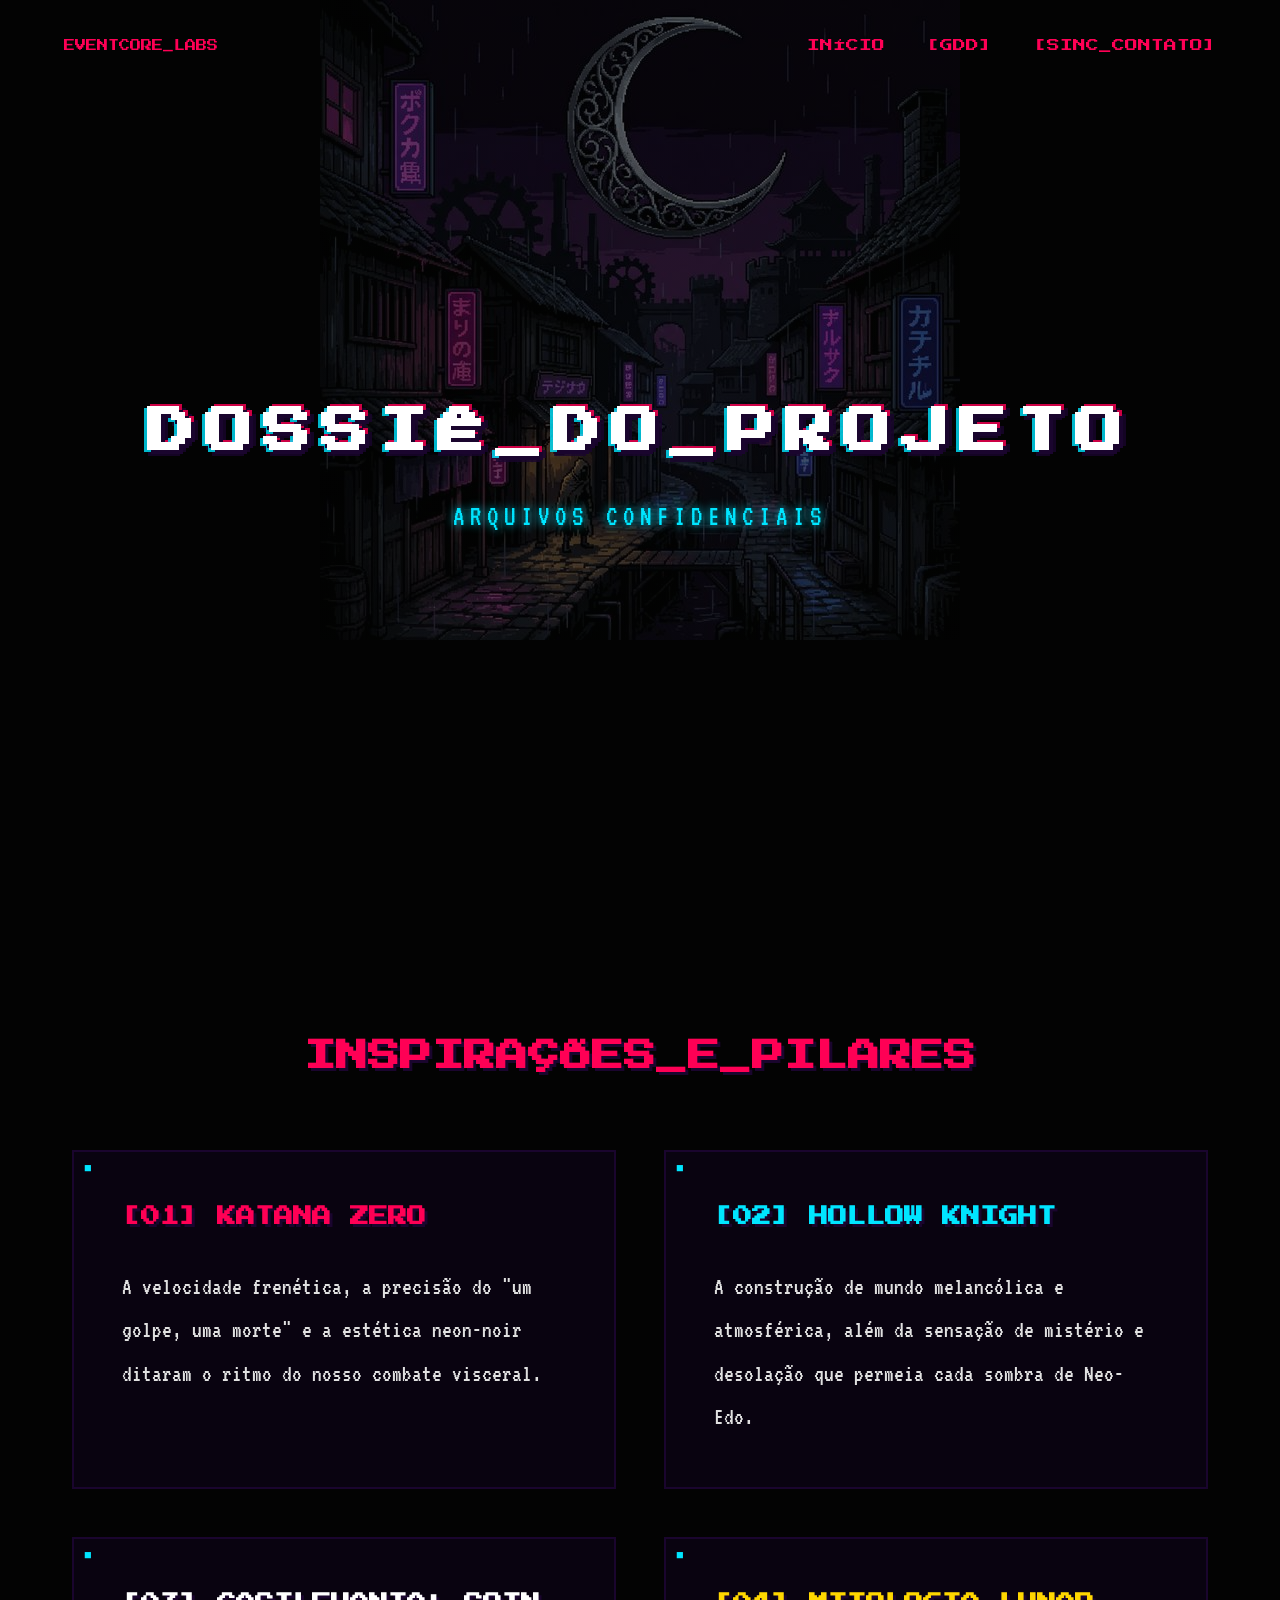
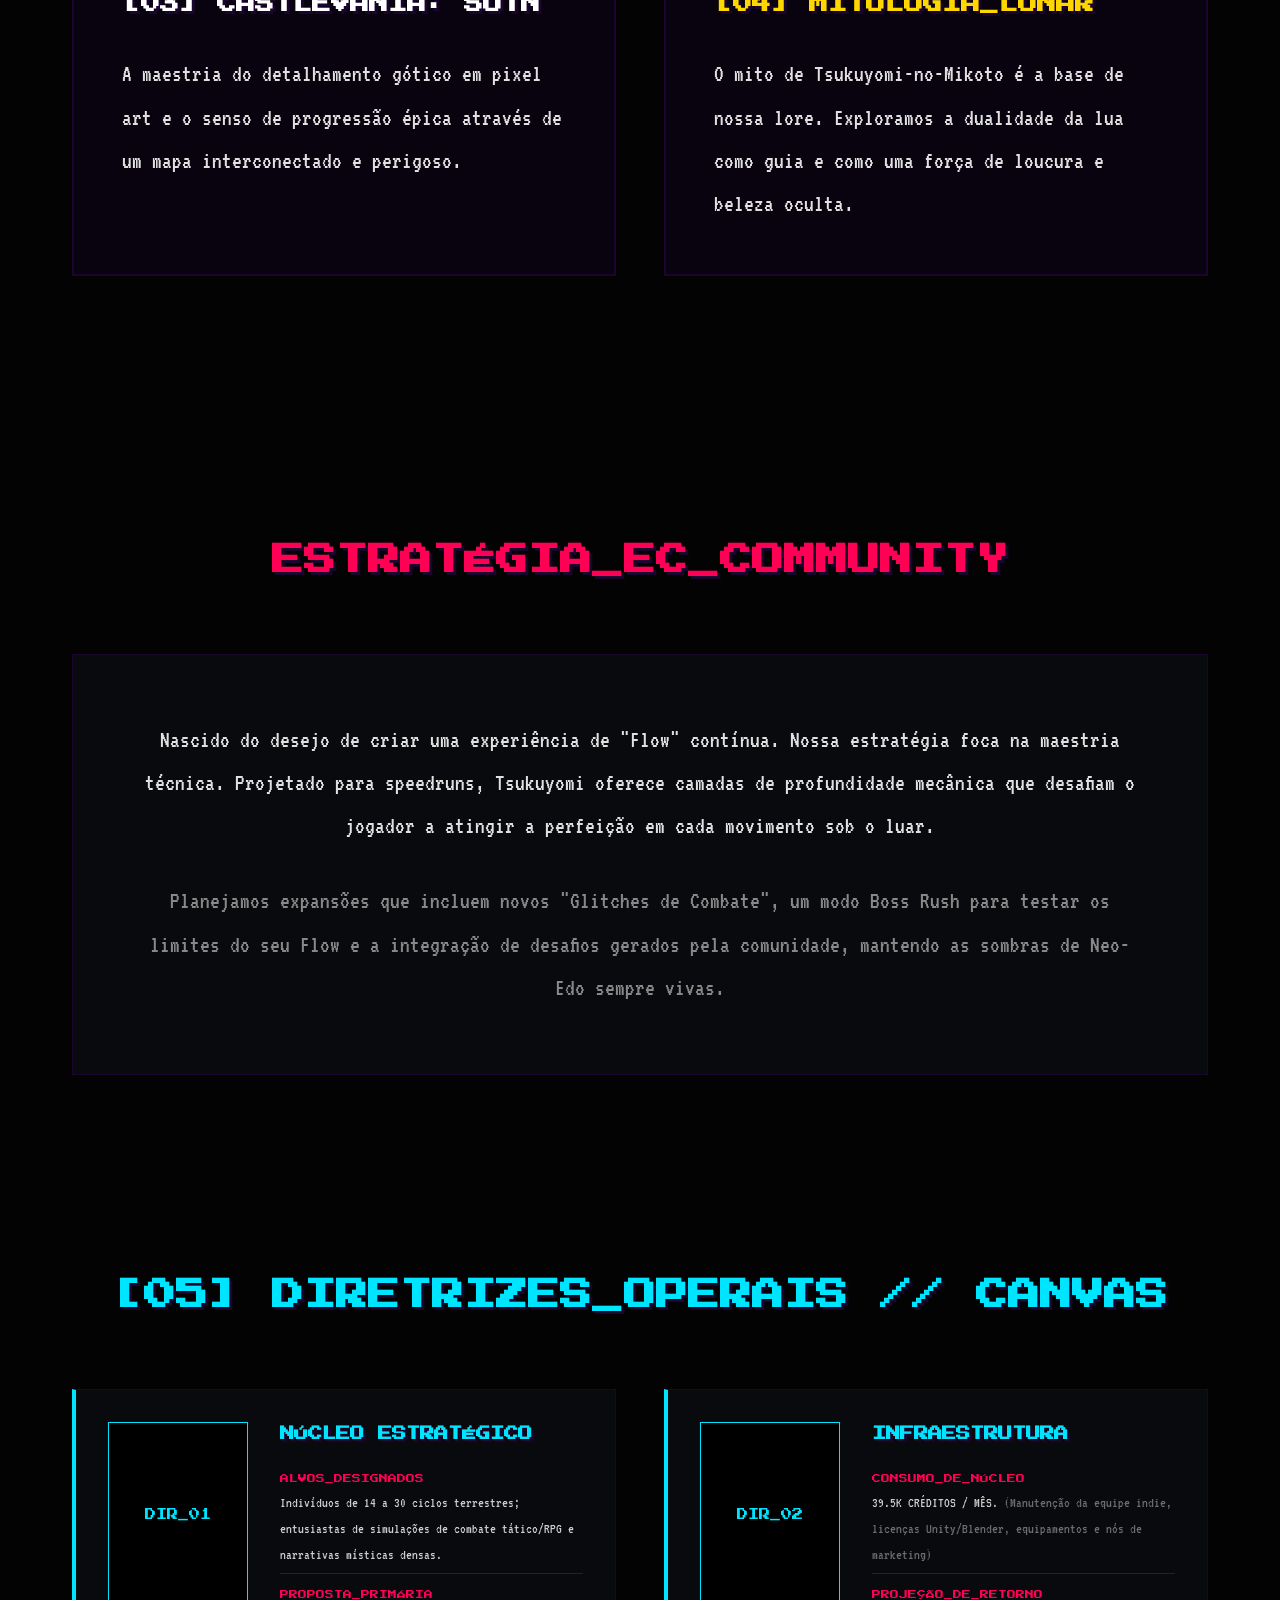
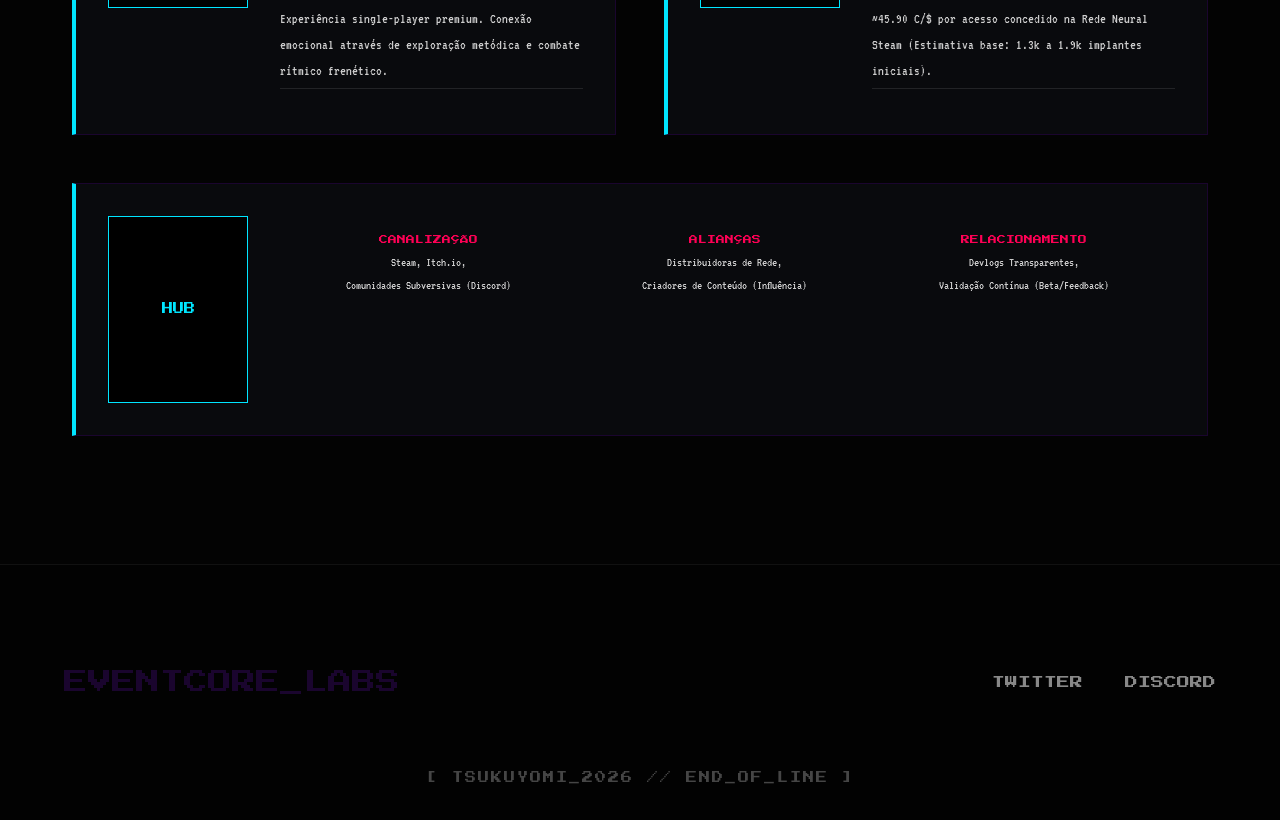
==== commit eb7c81f8: "Add files via upload" ====
--- a/about.html
+++ b/about.html
@@ -32,7 +32,7 @@
     <header class="hero-full"
         style="background: linear-gradient(to bottom, rgba(3, 3, 3, 0.6) 70%, var(--bg-black)), url('hero_bg_pixel.png') no-repeat bottom;">
         <div style="text-align: center; padding: 0 1rem;" class="window-entry">
-            <h1 style="font-size: clamp(1.5rem, 8vw, 3.5rem); letter-spacing: clamp(5px, 2vw, 15px);">DOSSIÊ_DO_PROJETO</h1>
+            <h1 class="glitch-text" data-text="DOSSIÊ_DO_PROJETO" style="font-size: clamp(1.2rem, 6vw, 3rem); letter-spacing: clamp(2px, 1.5vw, 10px);">DOSSIÊ_DO_PROJETO</h1>
             <p class="subtitle" style="margin-top: 1rem; font-size: clamp(1rem, 4vw, 1.8rem);">ARQUIVOS CONFIDENCIAIS</p>
         </div>
     </header>
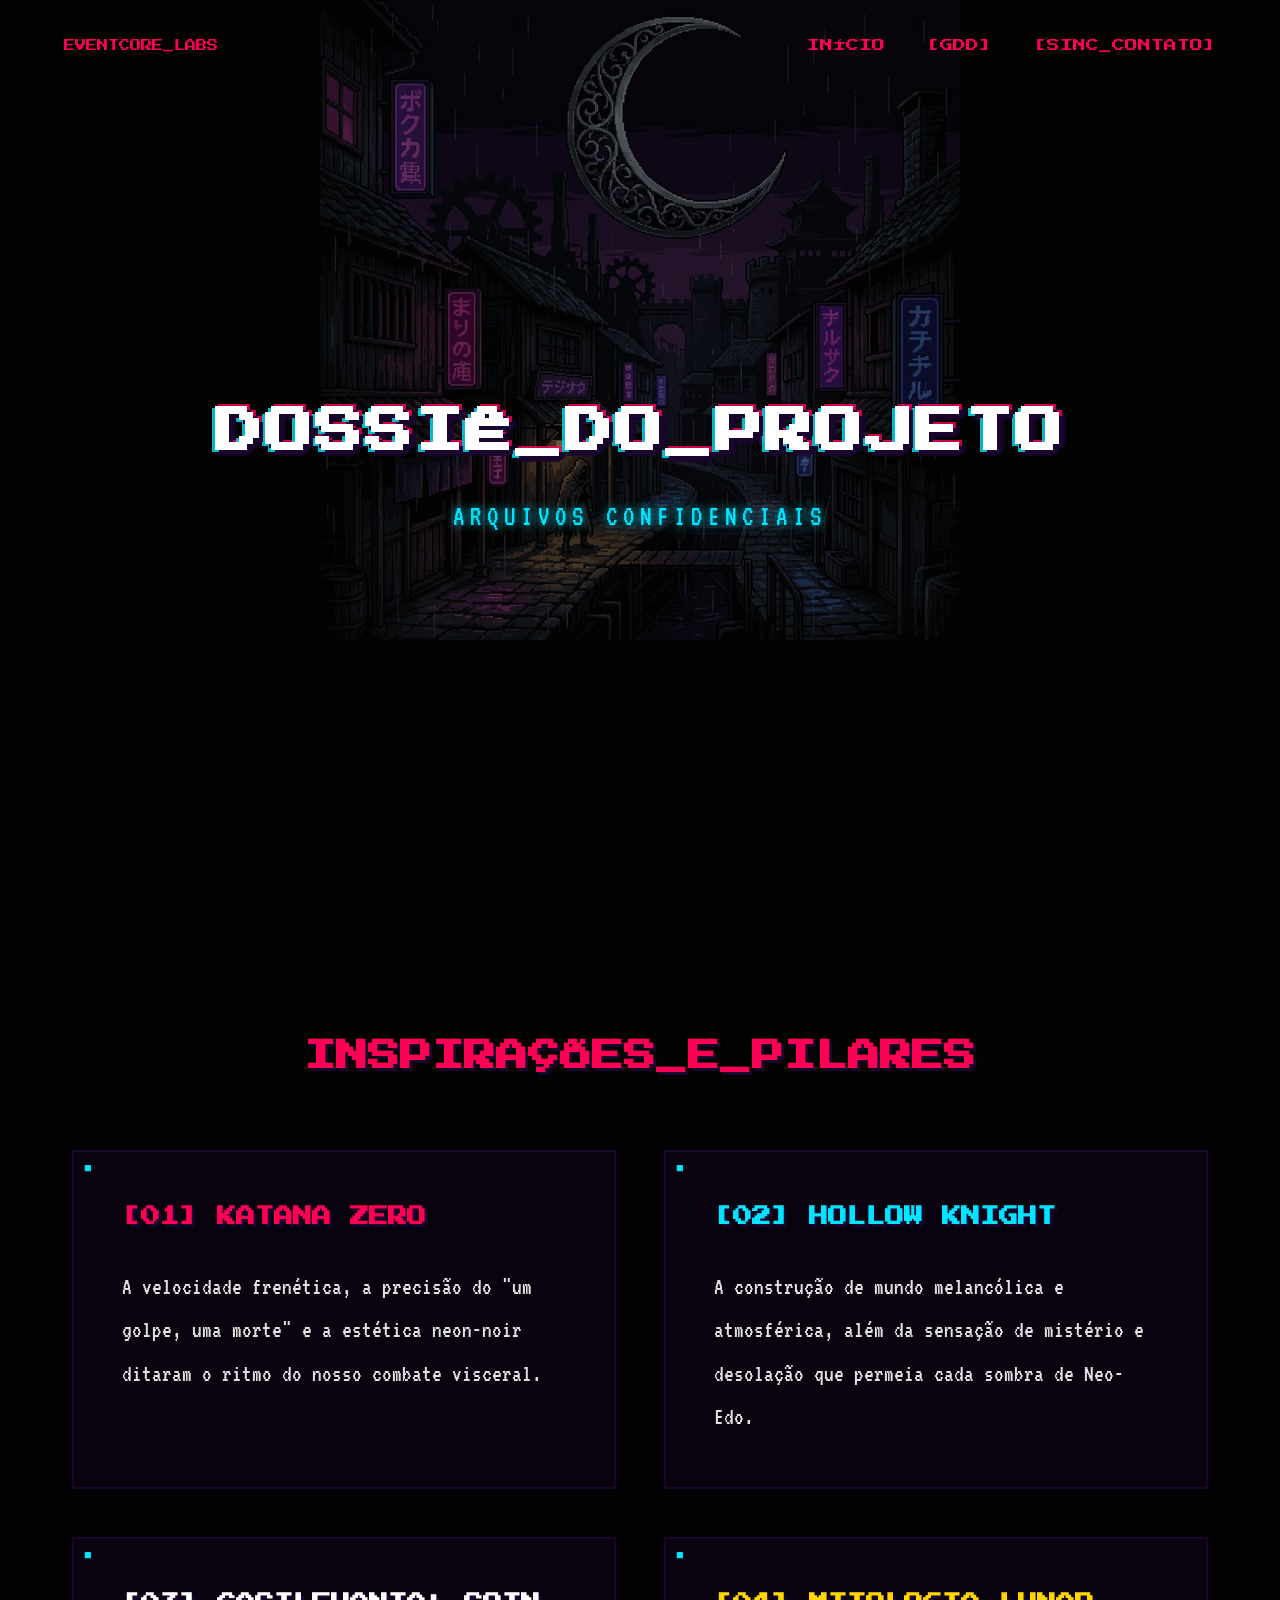
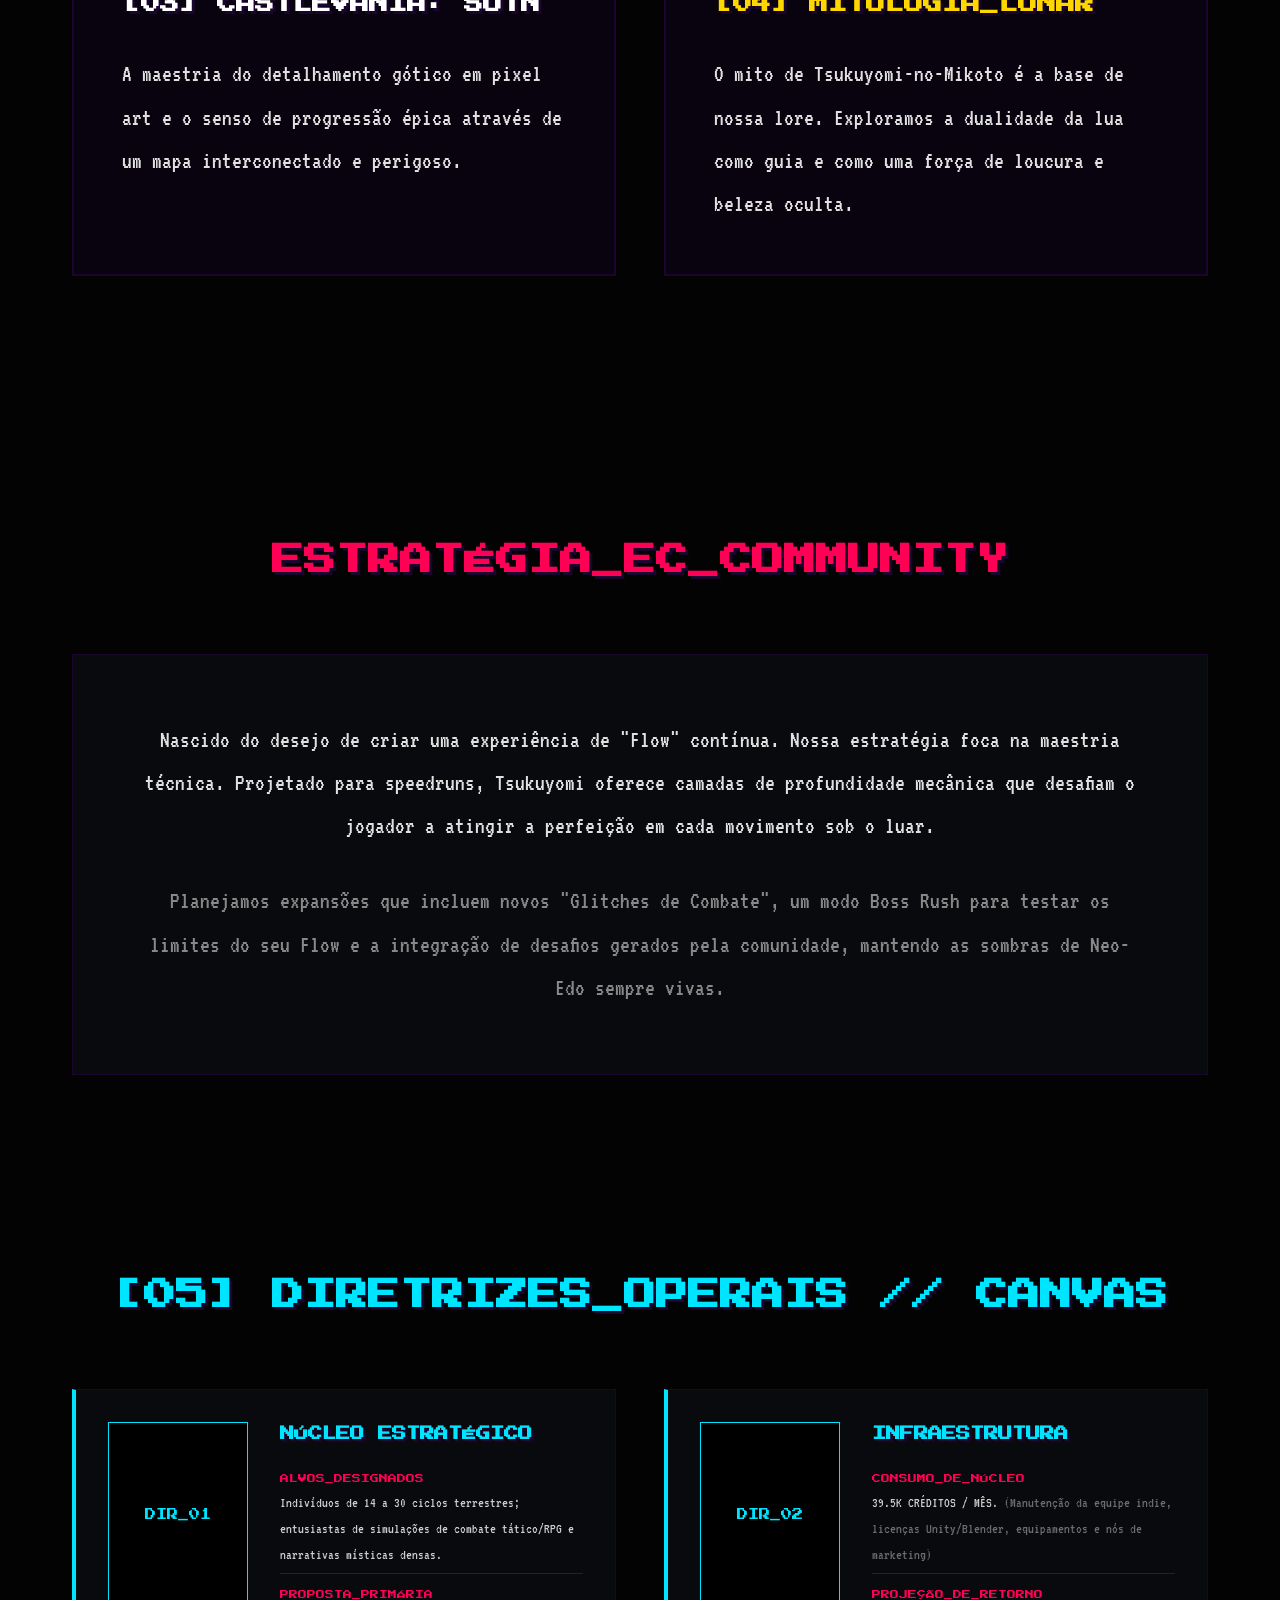
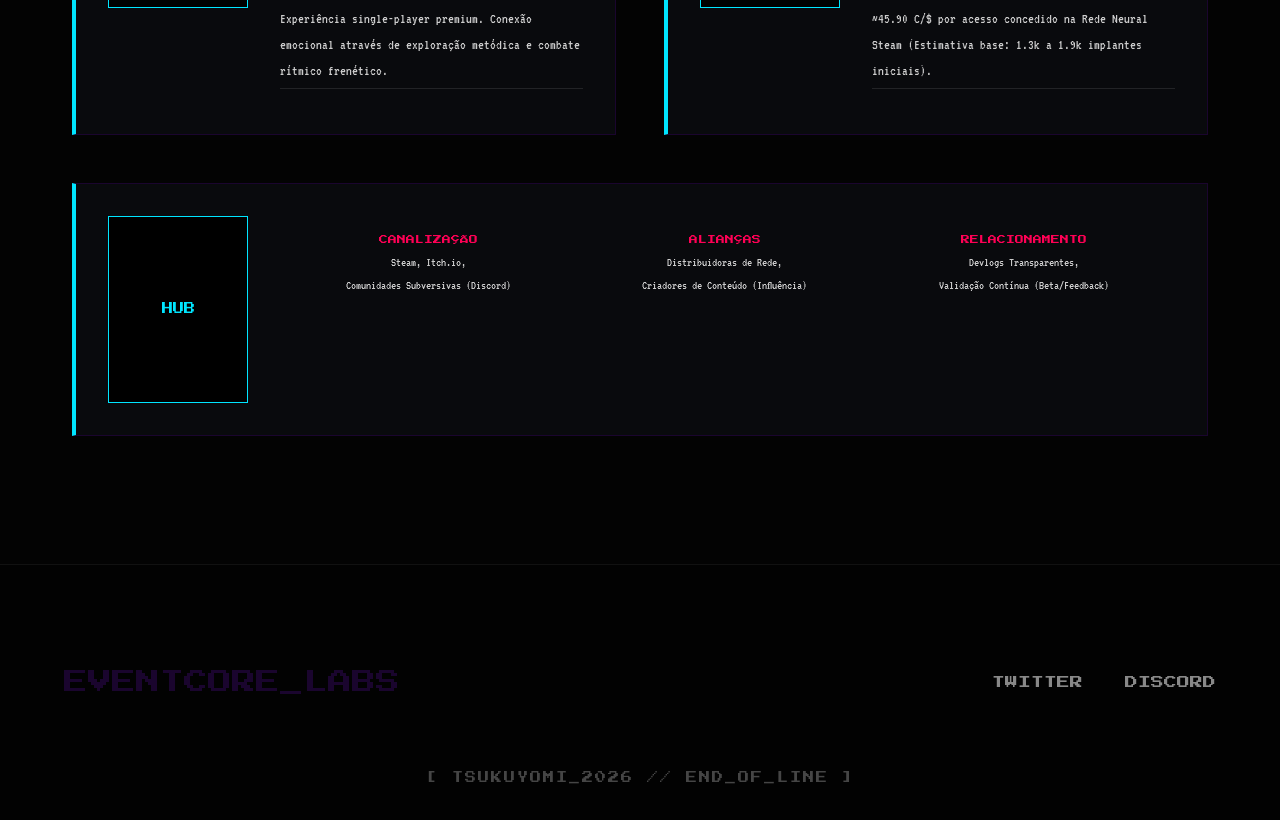
==== commit d62be9c8: "Add files via upload" ====
--- a/about.html
+++ b/about.html
@@ -32,7 +32,7 @@
     <header class="hero-full"
         style="background: linear-gradient(to bottom, rgba(3, 3, 3, 0.6) 70%, var(--bg-black)), url('hero_bg_pixel.png') no-repeat bottom;">
         <div style="text-align: center; padding: 0 1rem;" class="window-entry">
-            <h1 class="glitch-text" data-text="DOSSIÊ_DO_PROJETO" style="font-size: clamp(1.2rem, 6vw, 3rem); letter-spacing: clamp(2px, 1.5vw, 10px);">DOSSIÊ_DO_PROJETO</h1>
+            <h1 class="glitch-text" data-text="DOSSIÊ_DO_PROJETO" style="font-size: clamp(0.9rem, 5vw, 3rem); letter-spacing: 2px;">DOSSIÊ_DO_PROJETO</h1>
             <p class="subtitle" style="margin-top: 1rem; font-size: clamp(1rem, 4vw, 1.8rem);">ARQUIVOS CONFIDENCIAIS</p>
         </div>
     </header>
